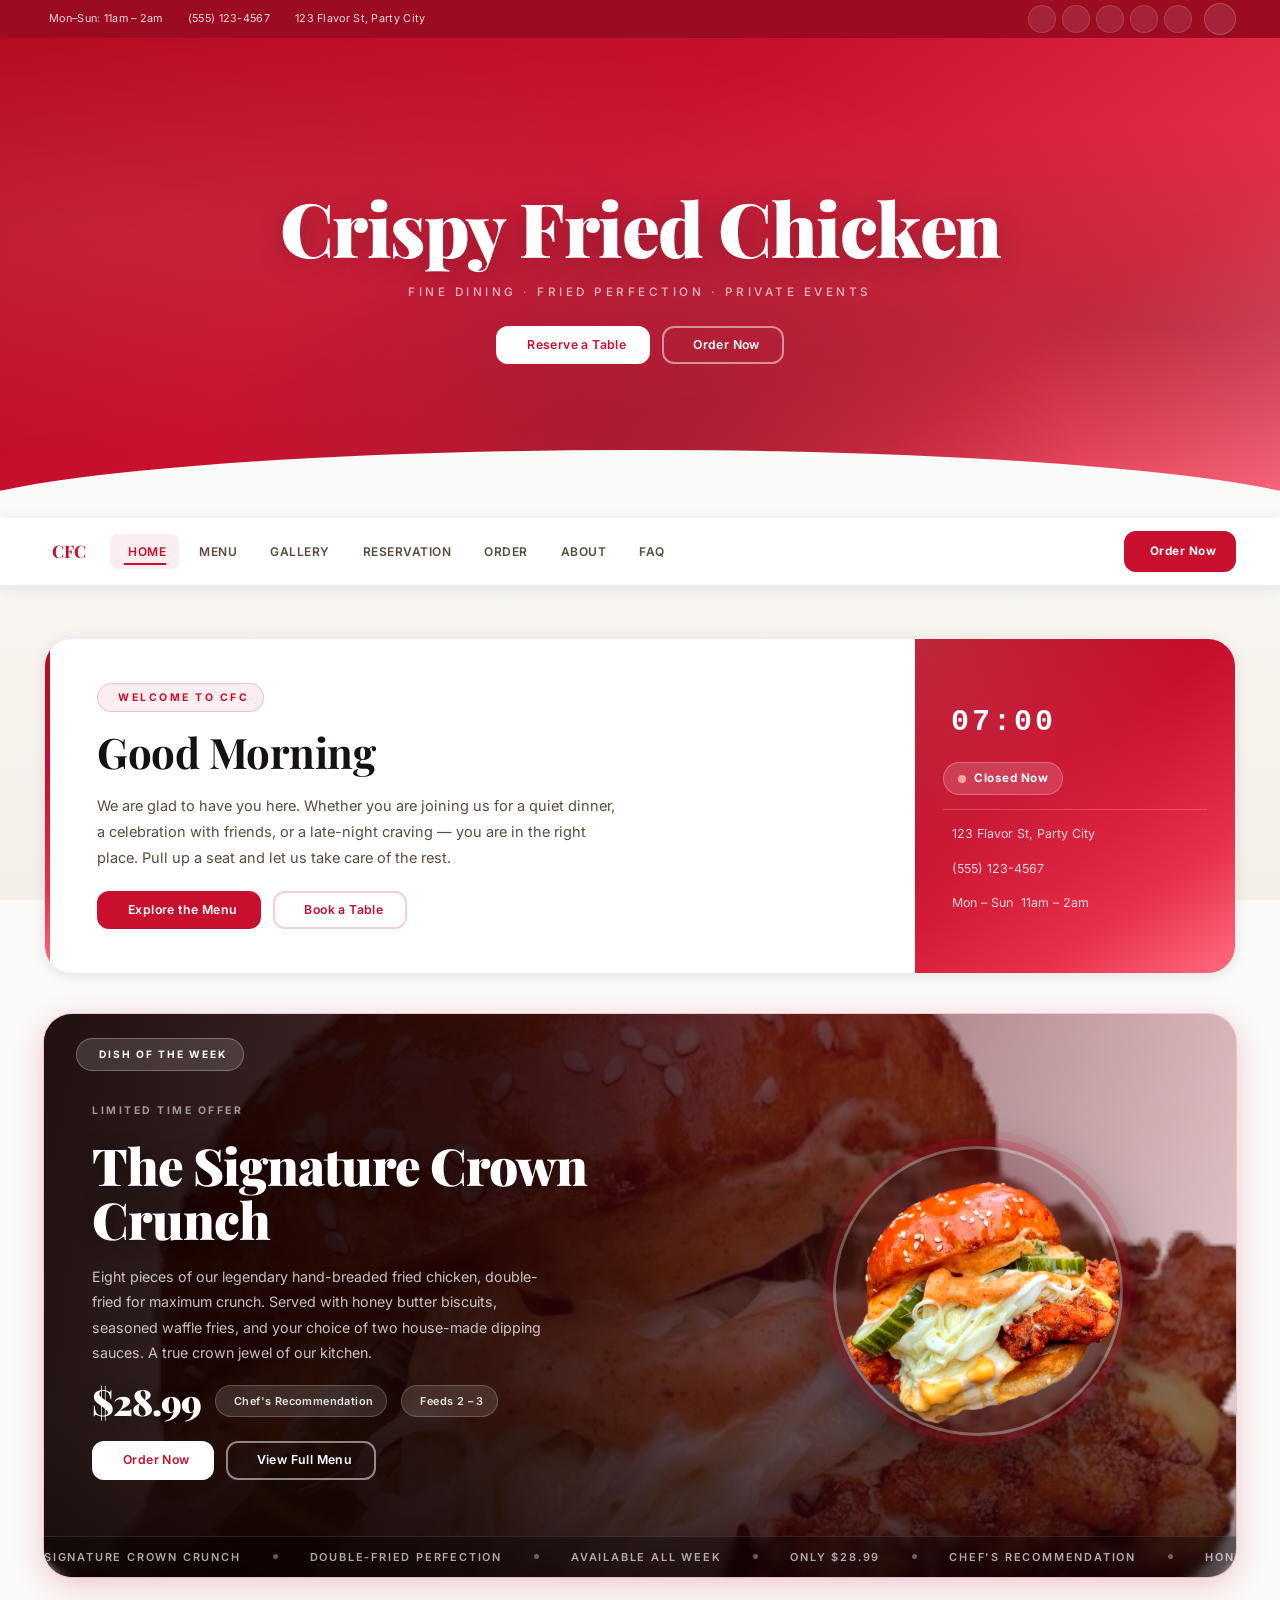
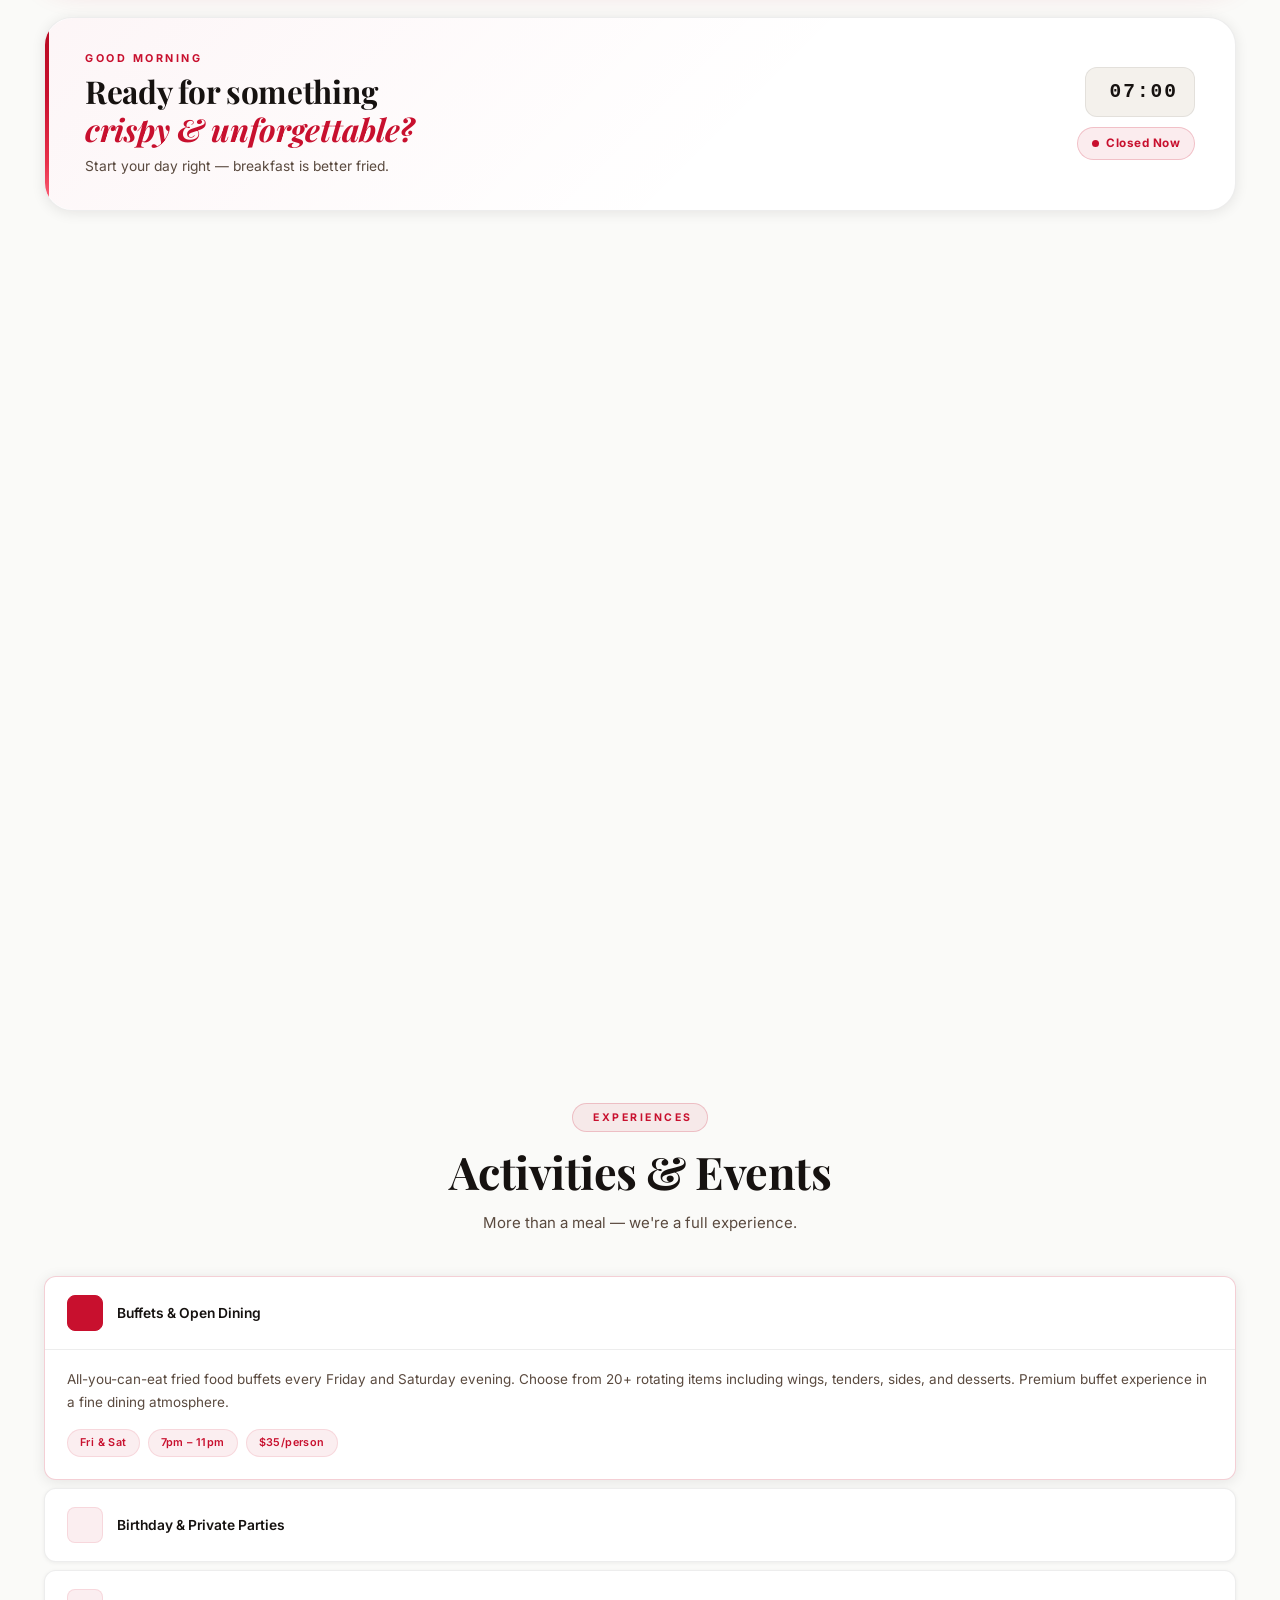
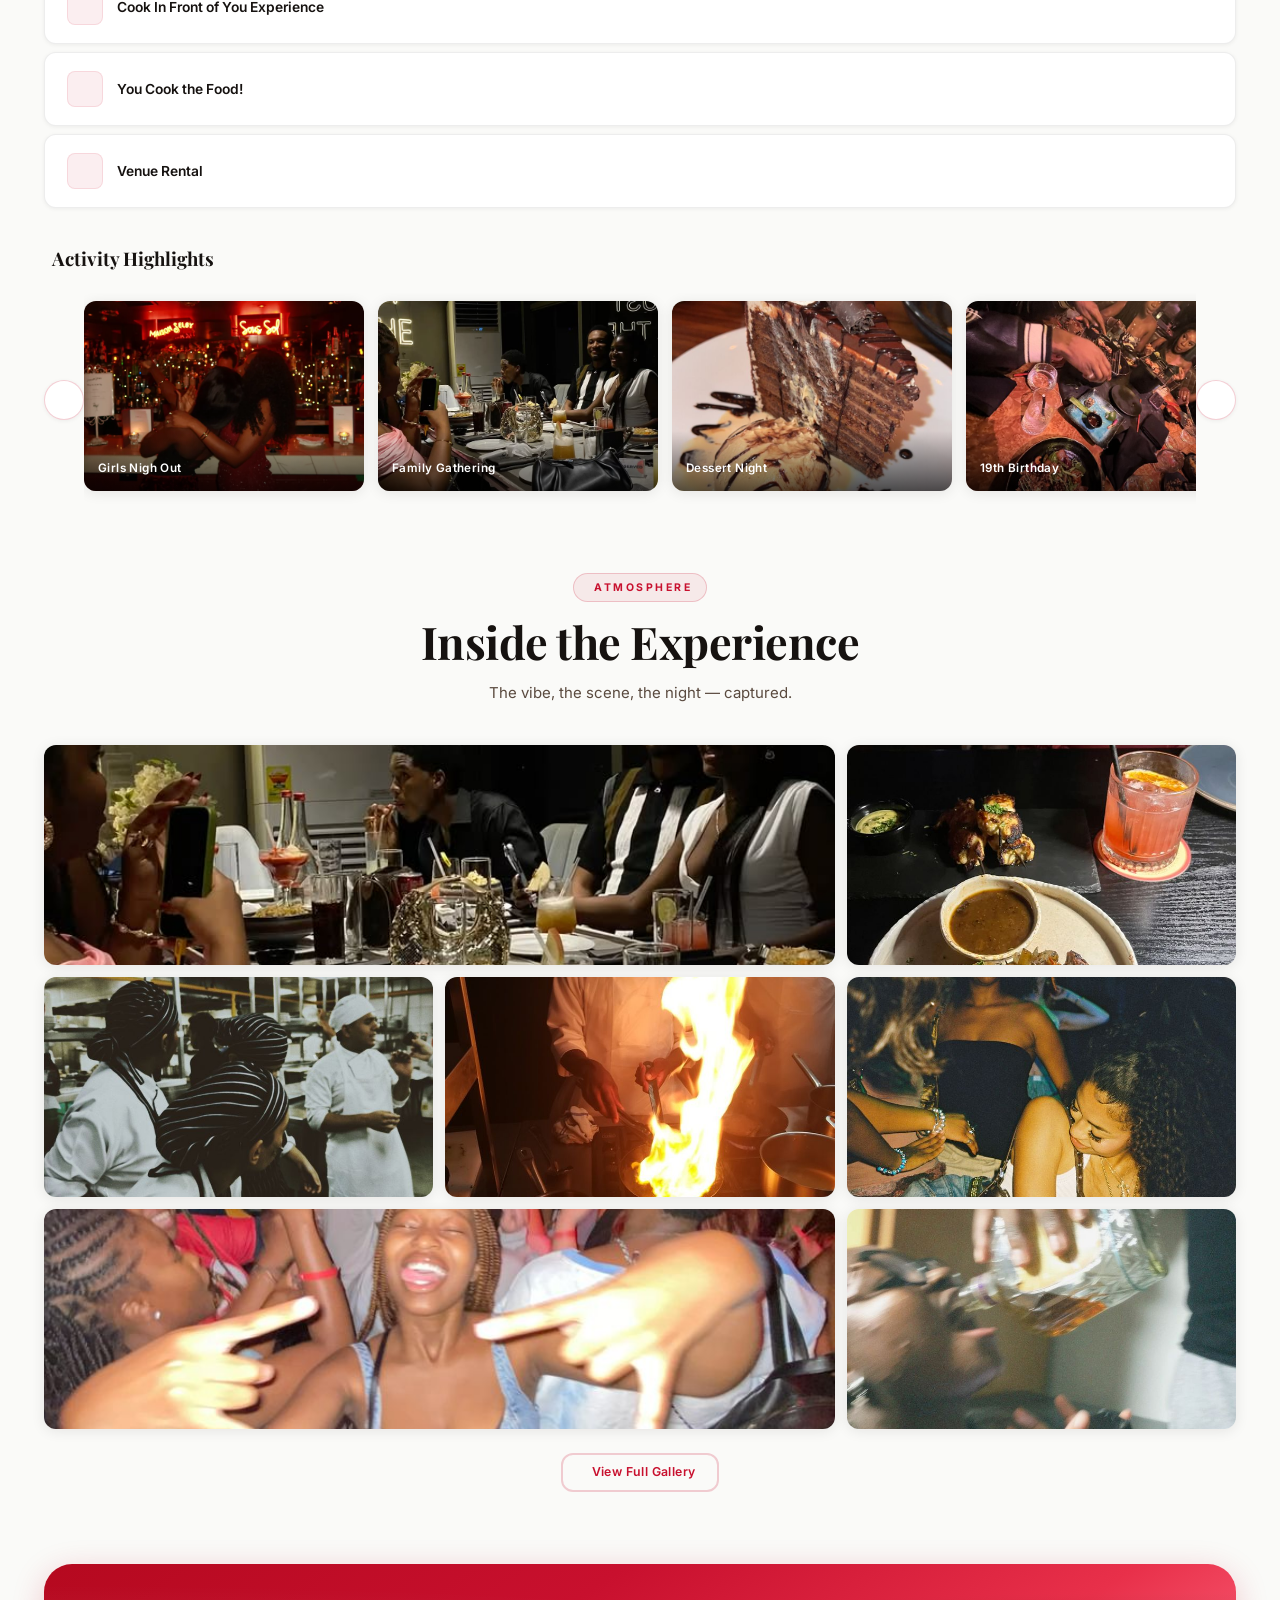
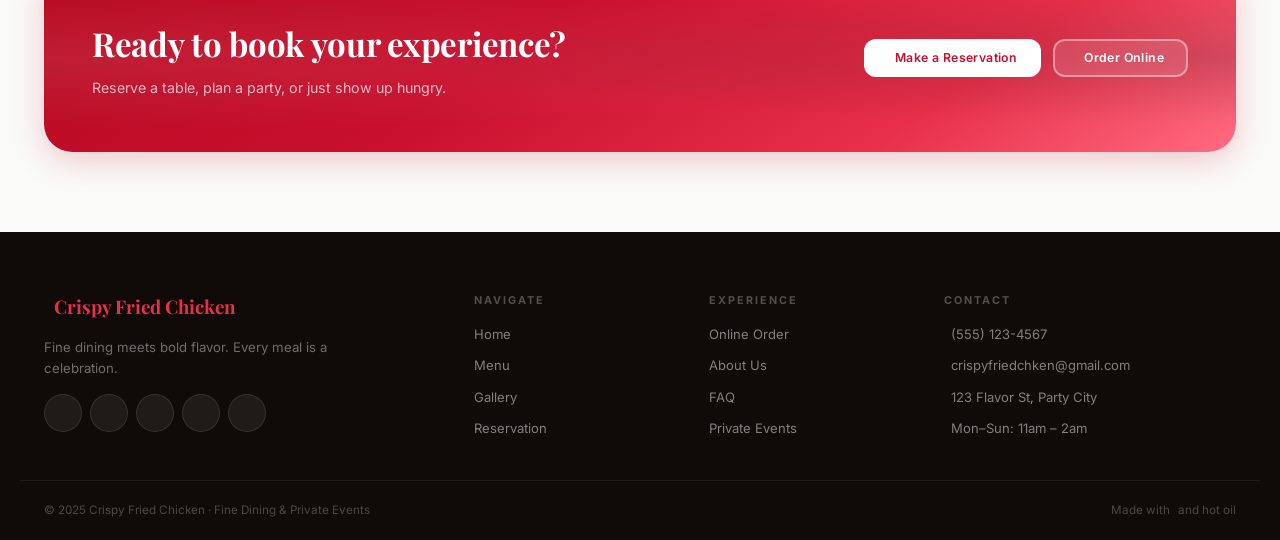
==== index.html @ f00e346f "Add files via upload" ====
<!doctype html>
<html lang="en" data-theme="light">
<head>
  <meta charset="UTF-8">
  <meta name="viewport" content="width=device-width, initial-scale=1.0">
  <link rel="icon" type="image/svg+xml" href="flame.svg">
  <meta http-equiv="X-UA-Compatible" content="ie=edge">
  <title>Crispy Fried Chicken</title>
  <!--<link rel="stylesheet" href="css/home.css">-->
  <link rel="stylesheet" href="css/main-style.css">
  <link rel="preconnect" href="https://fonts.googleapis.com">
  <link rel="preconnect" href="https://fonts.gstatic.com" crossorigin>
  <link href="https://fonts.googleapis.com/css2?family=Playfair+Display:ital,wght@0,400;0,700;0,900;1,400&family=Inter:wght@300;400;500;600;700&display=swap" rel="stylesheet">
  <script type="module" src="https://unpkg.com/ionicons@7.1.0/dist/ionicons/ionicons.esm.js"></script>
  <script nomodule src="https://unpkg.com/ionicons@7.1.0/dist/ionicons/ionicons.js"></script>
</head>
<body>

  <!-- UTILITY BAR -->
  <div class="utility-bar">
    <div class="utility-bar-inner">
      <div class="utility-left">
        <span class="utility-tag">
          <ion-icon name="time-outline"></ion-icon>
          Mon–Sun: 11am – 2am
        </span>
        <span class="utility-tag">
          <ion-icon name="call-outline"></ion-icon>
          (555) 123-4567
        </span>
        <span class="utility-tag">
          <ion-icon name="location-outline"></ion-icon>
          123 Flavor St, Party City
        </span>
      </div>
      <div class="utility-right">
        <a href="#" class="social-link" aria-label="Instagram">
          <ion-icon name="logo-instagram"></ion-icon>
        </a>
        <a href="#" class="social-link" aria-label="TikTok">
          <ion-icon name="logo-tiktok"></ion-icon>
        </a>
        <a href="#" class="social-link" aria-label="Facebook">
          <ion-icon name="logo-facebook"></ion-icon>
        </a>
        <a href="#" class="social-link" aria-label="Twitter/X">
          <ion-icon name="logo-twitter"></ion-icon>
        </a>
        <a href="#" class="social-link" aria-label="YouTube">
          <ion-icon name="logo-youtube"></ion-icon>
        </a>
        <button class="theme-toggle" id="themeToggle" aria-label="Toggle dark mode">
          <ion-icon name="moon-outline" class="icon-moon"></ion-icon>
          <ion-icon name="sunny-outline" class="icon-sun"></ion-icon>
        </button>
      </div>
    </div>
  </div>

  <!-- HEADER / HERO -->
  <header id="home">
    <div class="header-inner">
      <div class="header-logo">
        <ion-icon name="flame"></ion-icon>
      </div>
      <h1>Crispy Fried Chicken</h1>
      <p class="header-sub">Fine Dining &middot; Fried Perfection &middot; Private Events</p>
      <div class="header-cta-row">
        <a href="reservation.html" class="btn btn-primary">
          <ion-icon name="calendar-outline"></ion-icon>
          Reserve a Table
        </a>
        <a href="order.html" class="btn btn-outline">
          <ion-icon name="bag-outline"></ion-icon>
          Order Now
        </a>
      </div>
    </div>
    <div class="header-scroll-hint">
      <ion-icon name="chevron-down-outline"></ion-icon>
    </div>
  </header>

  <!-- MAIN NAV -->
  <nav class="main-nav" id="mainNav">
    <div class="nav-inner">
      <a href="#home" class="nav-brand">
        <ion-icon name="flame"></ion-icon>
        CFC
      </a>

      <button class="nav-hamburger" id="navHamburger" aria-label="Open menu">
        <ion-icon name="menu-outline"></ion-icon>
      </button>

      <div class="nav-links" id="navLinks">
        <a href="#home" class="nav-link active">
          <ion-icon name="home-outline"></ion-icon>
          Home
        </a>
        <a href="menu.html" class="nav-link">
          <ion-icon name="restaurant-outline"></ion-icon>
          Menu
        </a>
        <a href="gallery.html" class="nav-link">
          <ion-icon name="images-outline"></ion-icon>
          Gallery
        </a>
        <a href="reservation.html" class="nav-link">
          <ion-icon name="calendar-outline"></ion-icon>
          Reservation
        </a>
        <a href="order.html" class="nav-link">
          <ion-icon name="bag-outline"></ion-icon>
          Order
        </a>
        <a href="about.html" class="nav-link">
          <ion-icon name="people-outline"></ion-icon>
          About
        </a>
        <a href="faq.html" class="nav-link">
          <ion-icon name="help-circle-outline"></ion-icon>
          FAQ
        </a>
      </div>

      <a href="order.html" class="nav-cta">
        <ion-icon name="bag-outline"></ion-icon>
        Order Now
      </a>
    </div>
  </nav>

  <!-- MAIN CONTENT -->
  <main class="home" id="homeMain">

    <!-- WELCOME MESSAGE -->
    <section class="welcome-section" id="welcomeSection">
      <div class="welcome-inner">
        <div class="welcome-text-block">
          <span class="welcome-eyebrow">
            <ion-icon name="flame-outline"></ion-icon>
            Welcome to CFC
          </span>
          <h2 class="welcome-heading" id="welcomeHeading">Good Evening</h2>
          <p class="welcome-body" id="welcomeBody">
            We are glad to have you here. Whether you are joining us for a quiet dinner,
            a celebration with friends, or a late-night craving — you are in the right place.
            Pull up a seat and let us take care of the rest.
          </p>
          <div class="welcome-actions">
            <a href="menu.html" class="btn btn-red">
              <ion-icon name="restaurant-outline"></ion-icon>
              Explore the Menu
            </a>
            <a href="reservation.html" class="btn btn-outline-dark">
              <ion-icon name="calendar-outline"></ion-icon>
              Book a Table
            </a>
          </div>
        </div>
        <div class="welcome-info-panel">
          <div class="wip-clock">
            <ion-icon name="time-outline"></ion-icon>
            <span id="liveClock">00:00</span>
          </div>
          <div class="wip-status" id="statusBadge">
            <span class="status-dot"></span>
            <span id="statusText">Open Now</span>
          </div>
          <div class="wip-divider"></div>
          <div class="wip-row">
            <ion-icon name="location-outline"></ion-icon>
            <span>123 Flavor St, Party City</span>
          </div>
          <div class="wip-row">
            <ion-icon name="call-outline"></ion-icon>
            <span>(555) 123-4567</span>
          </div>
          <div class="wip-row">
            <ion-icon name="time-outline"></ion-icon>
            <span>Mon – Sun &nbsp;11am – 2am</span>
          </div>
        </div>
      </div>
    </section>

<!-- FEATURED MEAL BANNER -->
<section class="featured-banner-section">
  <div class="featured-banner">

    <!-- Full bleed background image -->
    <div class="featured-banner-bg">
      <img src="media/food/burgers/item1.png" alt="" aria-hidden="true" class="featured-banner-bgimg">
      <div class="featured-banner-bg-overlay"></div>
    </div>

    <div class="featured-banner-badge">
      <ion-icon name="star"></ion-icon>
      Dish of the Week
    </div>

    <div class="featured-banner-content">
      <div class="featured-banner-text">
        <span class="featured-banner-label">Limited Time Offer</span>
        <h2 class="featured-banner-title">The Signature Crown Crunch</h2>
        <p class="featured-banner-desc">
          Eight pieces of our legendary hand-breaded fried chicken, double-fried for maximum
          crunch. Served with honey butter biscuits, seasoned waffle fries, and your choice of
          two house-made dipping sauces. A true crown jewel of our kitchen.
        </p>
        <div class="featured-banner-meta">
          <span class="featured-banner-price">$28.99</span>
          <span class="featured-banner-tag">
            <ion-icon name="flame-outline"></ion-icon>
            Chef's Recommendation
          </span>
          <span class="featured-banner-tag">
            <ion-icon name="people-outline"></ion-icon>
            Feeds 2 – 3
          </span>
        </div>
        <div class="featured-banner-actions">
          <a href="order.html" class="btn btn-primary">
            <ion-icon name="bag-outline"></ion-icon>
            Order Now
          </a>
          <a href="menu.html" class="btn btn-outline">
            <ion-icon name="restaurant-outline"></ion-icon>
            View Full Menu
          </a>
        </div>
      </div>

      <div class="featured-banner-image-wrap">
        <div class="featured-banner-glow"></div>
        <div class="featured-banner-img-ring">
          <img src="media/food/burgers/item1.png" alt="The Signature Crown Crunch" class="featured-banner-img">
        </div>
      </div>
    </div>

    <!-- Ticker -->
    <div class="featured-ticker-wrap">
      <div class="featured-ticker" id="featuredTicker">
        <span>Signature Crown Crunch</span>
        <span class="ticker-dot"></span>
        <span>Double-Fried Perfection</span>
        <span class="ticker-dot"></span>
        <span>Available All Week</span>
        <span class="ticker-dot"></span>
        <span>Only $28.99</span>
        <span class="ticker-dot"></span>
        <span>Chef's Recommendation</span>
        <span class="ticker-dot"></span>
        <span>Honey Butter Biscuits Included</span>
        <span class="ticker-dot"></span>
        <span>Signature Crown Crunch</span>
        <span class="ticker-dot"></span>
        <span>Double-Fried Perfection</span>
        <span class="ticker-dot"></span>
        <span>Available All Week</span>
        <span class="ticker-dot"></span>
        <span>Only $28.99</span>
        <span class="ticker-dot"></span>
        <span>Chef's Recommendation</span>
        <span class="ticker-dot"></span>
        <span>Honey Butter Biscuits Included</span>
        <span class="ticker-dot"></span>
      </div>
    </div>

  </div>
</section>
    <!-- GREETING / TIME SECTION -->
    <section class="greeting-section">
      <div class="greeting-inner">
        <div class="greeting-text">
          <span class="greeting-label" id="greetingLabel">Good Evening</span>
          <h2 class="greeting-headline">
            Ready for something<br>
            <em>crispy &amp; unforgettable?</em>
          </h2>
          <p class="greeting-sub" id="greetingSub">
            Tonight's the perfect night to treat yourself.
          </p>
        </div>
        <div class="greeting-badges">
          <div class="time-badge">
            <ion-icon name="time-outline"></ion-icon>
            <span id="liveClockGreet">00:00</span>
          </div>
          <div class="status-badge open" id="statusBadge2">
            <span class="status-dot"></span>
            Open Now
          </div>
        </div>
      </div>
    </section>

    <!-- FEATURED ITEMS -->
    <section class="section">
      <div class="section-header">
        <div class="section-label">
          <ion-icon name="star-outline"></ion-icon>
          Featured
        </div>
        <h2 class="section-title">Our Signatures</h2>
        <p class="section-desc">Hand-crafted recipes passed down through generations. Every bite tells a story.</p>
      </div>

      <div class="food-items-track-wrap">
        <button class="scroll-arrow left" data-target="foodItemsTrack" aria-label="Scroll left">
          <ion-icon name="chevron-back-outline"></ion-icon>
        </button>
        <div class="food-items-track" id="foodItemsTrack">
          <div class="food-item-card">
            <div class="food-item-img-wrap">
              <img src="media/food/burgers/SignatureCrispy.png" alt="Signature Crispy Chicken">
            </div>
            <div class="food-item-info">
              <h4>Signature Crispy</h4>
              <p>Golden fried, seasoned to perfection</p>
              <span class="food-price">$14.99</span>
            </div>
          </div>
          <div class="food-item-card">
            <div class="food-item-img-wrap">
              <img src="media/food/burgers/SpicyFireBun.png" alt="Spicy Fire Bun">
            </div>
            <div class="food-item-info">
              <h4>Spicy Fire Bun</h4>
              <p>Blazing heat with smoky undertones</p>
              <span class="food-price">$12.99</span>
            </div>
          </div>
          <div class="food-item-card">
            <div class="food-item-img-wrap">
              <img src="media/food/burgers/DuoPlatter.png" alt="Duo Platter">
            </div>
            <div class="food-item-info">
              <h4>Duo Platter</h4>
              <p>Feeds 2–4, perfect for sharing</p>
              <span class="food-price">$29.99</span>
            </div>
          </div>
          <div class="food-item-card">
            <div class="food-item-img-wrap">
              <img src="media/food/burgers/HoneyGlazedTenders.png" alt="Honey Glazed Tenders">
            </div>
            <div class="food-item-info">
              <h4>Honey Glazed Tenders</h4>
              <p>Sweet meets crispy in every strip</p>
              <span class="food-price">$11.99</span>
            </div>
          </div>
          <div class="food-item-card">
            <div class="food-item-img-wrap">
              <img src="media/food/burgers/GrandCombo.png" alt="Classic Combo">
            </div>
            <div class="food-item-info">
              <h4>Grand Combo</h4>
              <p>16 pieces + Extra Large Fries</p>
              <span class="food-price">$13.99</span>
            </div>
          </div>
        </div>
        <button class="scroll-arrow right" data-target="foodItemsTrack" aria-label="Scroll right">
          <ion-icon name="chevron-forward-outline"></ion-icon>
        </button>
      </div>
    </section>

    <!-- STATS ROW -->
    <section class="stats-section">
      <div class="stats-inner">
        <div class="stat-item">
          <span class="stat-num">12+</span>
          <span class="stat-label">Years Serving</span>
        </div>
        <div class="stat-divider"></div>
        <div class="stat-item">
          <span class="stat-num">50K+</span>
          <span class="stat-label">Happy Guests</span>
        </div>
        <div class="stat-divider"></div>
        <div class="stat-item">
          <span class="stat-num">200+</span>
          <span class="stat-label">Events Hosted</span>
        </div>
        <div class="stat-divider"></div>
        <div class="stat-item">
          <span class="stat-num">30+</span>
          <span class="stat-label">Menu Items</span>
        </div>
      </div>
    </section>

    <!-- ACTIVITIES -->
    <section class="section">
      <div class="section-header">
        <div class="section-label">
          <ion-icon name="sparkles-outline"></ion-icon>
          Experiences
        </div>
        <h2 class="section-title">Activities &amp; Events</h2>
        <p class="section-desc">More than a meal — we're a full experience.</p>
      </div>

      <div class="collapsible-group">

        <div class="collapsible">
          <button class="collapsible-trigger" aria-expanded="true">
            <span class="collapse-icon-wrap">
              <ion-icon name="pizza-outline"></ion-icon>
            </span>
            <span>Buffets &amp; Open Dining</span>
            <ion-icon name="chevron-down-outline" class="collapse-chevron"></ion-icon>
          </button>
          <div class="collapsible-body open">
            <div class="collapse-content">
              <p>All-you-can-eat fried food buffets every Friday and Saturday evening. Choose from 20+ rotating items including wings, tenders, sides, and desserts. Premium buffet experience in a fine dining atmosphere.</p>
              <div class="collapse-tags">
                <span class="ctag">Fri &amp; Sat</span>
                <span class="ctag">7pm – 11pm</span>
                <span class="ctag">$35/person</span>
              </div>
            </div>
          </div>
        </div>

        <div class="collapsible">
          <button class="collapsible-trigger" aria-expanded="false">
            <span class="collapse-icon-wrap">
              <ion-icon name="balloon-outline"></ion-icon>
            </span>
            <span>Birthday &amp; Private Parties</span>
            <ion-icon name="chevron-down-outline" class="collapse-chevron"></ion-icon>
          </button>
          <div class="collapsible-body">
            <div class="collapse-content">
              <p>Rent out our private dining room or the full venue for birthdays, anniversaries, graduations, and more. Custom menus, decorations coordination, DJ packages, and dedicated event staff included.</p>
              <div class="collapse-tags">
                <span class="ctag">Up to 200 guests</span>
                <span class="ctag">Custom Menu</span>
                <span class="ctag">DJ Available</span>
              </div>
            </div>
          </div>
        </div>

        <div class="collapsible">
          <button class="collapsible-trigger" aria-expanded="false">
            <span class="collapse-icon-wrap">
              <ion-icon name="flame-outline"></ion-icon>
            </span>
            <span>Cook In Front of You Experience</span>
            <ion-icon name="chevron-down-outline" class="collapse-chevron"></ion-icon>
          </button>
          <div class="collapsible-body">
            <div class="collapse-content">
              <p>Watch our chefs fry your meal tableside on live cooking stations. Interactive, theatrical, and delicious. Available for groups of 4 or more with advance reservation.</p>
              <div class="collapse-tags">
                <span class="ctag">Groups 4+</span>
                <span class="ctag">Reservation Required</span>
                <span class="ctag">Thur–Sun</span>
              </div>
            </div>
          </div>
        </div>

        <div class="collapsible">
          <button class="collapsible-trigger" aria-expanded="false">
            <span class="collapse-icon-wrap">
              <ion-icon name="hand-right-outline"></ion-icon>
            </span>
            <span>You Cook the Food!</span>
            <ion-icon name="chevron-down-outline" class="collapse-chevron"></ion-icon>
          </button>
          <div class="collapsible-body">
            <div class="collapse-content">
              <p>Our most popular activity. Get suited up in chef gear and fry your own meal under the guidance of our head chef. Great for team buildings, dates, and family outings. Safety equipment provided.</p>
              <div class="collapse-tags">
                <span class="ctag">All Ages</span>
                <span class="ctag">Chef Guided</span>
                <span class="ctag">$25/person</span>
              </div>
            </div>
          </div>
        </div>

        <div class="collapsible">
          <button class="collapsible-trigger" aria-expanded="false">
            <span class="collapse-icon-wrap">
              <ion-icon name="business-outline"></ion-icon>
            </span>
            <span>Venue Rental</span>
            <ion-icon name="chevron-down-outline" class="collapse-chevron"></ion-icon>
          </button>
          <div class="collapsible-body">
            <div class="collapse-content">
              <p>Full venue rental available for corporate events, celebrations, and nightlife. Full bar service, lighting rigs, sound system, and catering packages available. Contact us for custom quotes.</p>
              <div class="collapse-tags">
                <span class="ctag">Full Bar</span>
                <span class="ctag">Sound System</span>
                <span class="ctag">Custom Quote</span>
              </div>
            </div>
          </div>
        </div>

      </div>

      <!-- Activity Carousel -->
      <div class="carousel-wrap" style="margin-top:36px;">
        <div class="carousel-header">
          <h3 class="carousel-title">
            <ion-icon name="images-outline"></ion-icon>
            Activity Highlights
          </h3>
        </div>
        <div class="food-carousel-wrap">
          <button class="scroll-arrow left" data-target="actCarousel" aria-label="Scroll left">
            <ion-icon name="chevron-back-outline"></ion-icon>
          </button>
          <div class="food-carousel" id="actCarousel">
            <div class="carousel-card">
              <img src="media/events/BestFriends.webp" alt="Girls Night Out">
              <div class="carousel-card-label">Girls Nigh Out</div>
            </div>
            <div class="carousel-card">
              <img src="media/events/FamilyGathering.jpg" alt="Family gathering">
              <div class="carousel-card-label">Family Gathering</div>
            </div>
            <div class="carousel-card">
              <img src="media/events/DessertNight.jpg" alt="Dessert night">
              <div class="carousel-card-label">Dessert Night</div>
            </div>
            <div class="carousel-card">
              <img src="media/events/19thBirthday.jpg" alt="19th birthday">
              <div class="carousel-card-label">19th Birthday</div>
            </div>
            <div class="carousel-card">
              <img src="media/events/PartyNight.webp" alt="Party Night">
              <div class="carousel-card-label">Party Night</div>
            </div>
            <div class="carousel-card">
              <img src="media/events/AfterParty.webp" alt="Party vibes">
              <div class="carousel-card-label">Party Vibes</div>
            </div>
          </div>
          <button class="scroll-arrow right" data-target="actCarousel" aria-label="Scroll right">
            <ion-icon name="chevron-forward-outline"></ion-icon>
          </button>
        </div>
      </div>
    </section>

    <!-- GALLERY -->
    <section class="section gallery-section">
      <div class="section-header">
        <div class="section-label">
          <ion-icon name="camera-outline"></ion-icon>
          Atmosphere
        </div>
        <h2 class="section-title">Inside the Experience</h2>
        <p class="section-desc">The vibe, the scene, the night — captured.</p>
      </div>

      <div class="gallery-grid" id="galleryGrid">
        <div class="gallery-item large">
          <img src="media/events/FamilyGathering.jpg" alt="Family Gathering">
          <div class="gallery-overlay">
            <ion-icon name="expand-outline"></ion-icon>
            <span>Family Gathering</span>
          </div>
        </div>
        <div class="gallery-item">
          <img src="media/events/DateNight.jpg" alt="Fine dining">
          <div class="gallery-overlay">
            <ion-icon name="expand-outline"></ion-icon>
            <span>Fine Dining</span>
          </div>
        </div>
        <div class="gallery-item">
          <img src="media/location/kitchen.jpg" alt="Kitchen action 1">
          <div class="gallery-overlay">
            <ion-icon name="expand-outline"></ion-icon>
            <span>Kitchen Action</span>
          </div>
        </div>
        <div class="gallery-item">
          <img src="media/location/kitchen2.jpg" alt="Kitchen action 2">
          <div class="gallery-overlay">
            <ion-icon name="expand-outline"></ion-icon>
            <span>Heat In The Kitchen</span>
          </div>
        </div>
        <div class="gallery-item">
          <img src="media/events/club.jpg" alt="Club night">
          <div class="gallery-overlay">
            <ion-icon name="expand-outline"></ion-icon>
            <span>Club Night</span>
          </div>
        </div>
        <div class="gallery-item large">
          <img src="media/events/club1.jpg" alt="Party atmosphere">
          <div class="gallery-overlay">
            <ion-icon name="expand-outline"></ion-icon>
            <span>Party Atmosphere</span>
          </div>
        </div>
        <div class="gallery-item">
          <img src="media/events/club2.jpg" alt="Dance floor">
          <div class="gallery-overlay">
            <ion-icon name="expand-outline"></ion-icon>
            <span>Dance Floor</span>
          </div>
        </div>
      </div>

      <div class="gallery-cta">
        <a href="gallery.html" class="btn btn-outline-dark">
          <ion-icon name="images-outline"></ion-icon>
          View Full Gallery
        </a>
      </div>
    </section>

    <!-- LIGHTBOX -->
    <div class="lightbox" id="lightbox">
      <button class="lightbox-close" id="lightboxClose">
        <ion-icon name="close-outline"></ion-icon>
      </button>
      <img src="" alt="" id="lightboxImg">
      <p id="lightboxCaption"></p>
    </div>

    <!-- CTA BANNER -->
    <section class="cta-banner">
      <div class="cta-inner">
        <div class="cta-text">
          <h2>Ready to book your experience?</h2>
          <p>Reserve a table, plan a party, or just show up hungry.</p>
        </div>
        <div class="cta-buttons">
          <a href="reservation.html" class="btn btn-primary">
            <ion-icon name="calendar-outline"></ion-icon>
            Make a Reservation
          </a>
          <a href="order.html" class="btn btn-white">
            <ion-icon name="bag-outline"></ion-icon>
            Order Online
          </a>
        </div>
      </div>
    </section>

  </main>

  <!-- FOOTER -- Duplicate content across pages  only insta was made-->
  <footer class="site-footer">
    <div class="footer-inner">
      <div class="footer-brand">
        <div class="footer-logo">
          <ion-icon name="flame"></ion-icon>
          <span>Crispy Fried Chicken</span>
        </div>
        <p>Fine dining meets bold flavor. Every meal is a celebration.</p>
        <div class="footer-socials">
          <a href="https://www.instagram.com/crispyfriedchken/" class="social-link" target="_blank" aria-label="Instagram">
            <ion-icon name="logo-instagram"></ion-icon>
          </a>
          <a href="https://www.tiktok.com/@crispyfriedchken" class="social-link" target="_blank" aria-label="TikTok">
            <ion-icon name="logo-tiktok"></ion-icon>
          </a>
          <a href="https://www.facebook.com/crispyfriedchken" class="social-link" target="_blank" aria-label="Facebook">
            <ion-icon name="logo-facebook"></ion-icon>
          </a>
          <a href="https://twitter.com/crispyfriedchken" class="social-link" target="_blank" aria-label="Twitter">
            <ion-icon name="logo-twitter"></ion-icon>
          </a>
          <a href="https://www.youtube.com/crispyfriedchken" class="social-link" target="_blank" aria-label="YouTube">
            <ion-icon name="logo-youtube"></ion-icon>
          </a>
        </div>
      </div>

      <div class="footer-links-group">
        <h4>Navigate</h4>
        <a href="#home">Home</a>
        <a href="menu.html">Menu</a>
        <a href="gallery.html">Gallery</a>
        <a href="reservation.html">Reservation</a>
      </div>

      <div class="footer-links-group">
        <h4>Experience</h4>
        <a href="order.html">Online Order</a>
        <a href="about.html">About Us</a>
        <a href="faq.html">FAQ</a>
        <a href="reservation.html">Private Events</a>
      </div>

      <div class="footer-links-group">
        <h4>Contact</h4>
        <a href="tel:5551234567">
          <ion-icon name="call-outline"></ion-icon>
          (555) 123-4567
        </a>
        <a href="mailto:crispyfriedchken@gmail.com">
          <ion-icon name="mail-outline"></ion-icon>
          crispyfriedchken@gmail.com
        </a>
        <a href="https://www.google.com/maps/dir/?api=1&destination=123+Flavor+St,+Party+City" target="_blank">
          <ion-icon name="location-outline"></ion-icon>
          123 Flavor St, Party City
        </a>
        <a href="#">
          <ion-icon name="time-outline"></ion-icon>
          Mon–Sun: 11am – 2am
        </a>
      </div>
    </div>

    <div class="footer-bottom">
      <p>&#169; 2025 Crispy Fried Chicken &middot; Fine Dining &amp; Private Events</p>
      <p>Made with <ion-icon name="heart" style="color:var(--red)"></ion-icon> and hot oil</p>
    </div>
  </footer>

  <script src="js/script.js"></script>
</body>
</html>
---- css/main-style.css ----
/* ============================================================
   CRISPY FRIED CHICKEN — home.css
   White & Red · Fine Dining · Party Venue
   ============================================================ */

@import url('https://fonts.googleapis.com/css2?family=Playfair+Display:ital,wght@0,400;0,700;0,900;1,400&family=Inter:wght@300;400;500;600;700&display=swap');

/* ══ TOKENS ═══════════════════════════════════════════════ */
:root {
  --red:        #C8102E;
  --red-dark:   #9B0B22;
  --red-light:  #E8304A;
  --red-xlight: #FF6B81;
  --red-glow:   rgba(200,16,46,0.18);
  --red-soft:   rgba(200,16,46,0.07);

  --bg:        #FAFAF8;
  --bg-2:      #FFFFFF;
  --bg-3:      #F4F1EC;
  --surface:   #FFFFFF;
  --surface-2: #F8F6F2;

  --text-1:   #161210;
  --text-2:   #5A4A3F;
  --text-3:   #9A8070;
  --text-inv: #FFFFFF;

  --border:         rgba(200,16,46,0.10);
  --border-2:       rgba(200,16,46,0.20);
  --border-neutral: rgba(0,0,0,0.07);

  --shadow-xs:  0 1px 4px rgba(20,10,5,0.06);
  --shadow-sm:  0 2px 14px rgba(20,10,5,0.09);
  --shadow-md:  0 8px 36px rgba(20,10,5,0.13);
  --shadow-lg:  0 20px 64px rgba(20,10,5,0.18);
  --shadow-red: 0 8px 32px rgba(200,16,46,0.22);

  --grad-hero:    linear-gradient(145deg,#B5091F 0%,#C8102E 40%,#E8304A 75%,#FF6B81 100%);
  --grad-body:    linear-gradient(180deg,#fff8f5 0%,#faf8f4 50%,#f4f0e8 100%);
  --grad-section: linear-gradient(135deg,rgba(200,16,46,0.04) 0%,rgba(255,255,255,0) 60%);

  --r-sm:  8px;
  --r:     12px;
  --r-lg:  20px;
  --r-xl:  28px;
  --r-2xl: 40px;

  --font-d: 'Playfair Display', Georgia, serif;
  --font-b: 'Inter', system-ui, sans-serif;

  --utility-h: 38px;
  --nav-h:     68px;
  --max-w:     1240px;

  --ease: cubic-bezier(.4,0,.2,1);
  --t:    .22s;
}

/* ── Dark mode ─────────────────────────────────────────── */
[data-theme="dark"] {
  --bg:        #100A08;
  --bg-2:      #1A110D;
  --bg-3:      #221610;
  --surface:   #1E1410;
  --surface-2: #271A14;

  --text-1:   #F5EDE8;
  --text-2:   #B09080;
  --text-3:   #705040;
  --text-inv: #F5EDE8;

  --border:         rgba(200,16,46,0.14);
  --border-2:       rgba(200,16,46,0.28);
  --border-neutral: rgba(255,255,255,0.06);

  --grad-body:    linear-gradient(180deg,#120C09 0%,#100A08 60%,#0E0806 100%);
  --grad-section: linear-gradient(135deg,rgba(200,16,46,0.07) 0%,transparent 60%);
  --shadow-md:    0 8px 36px rgba(0,0,0,0.45);
  --shadow-lg:    0 20px 64px rgba(0,0,0,0.55);
}

/* ══ RESET ════════════════════════════════════════════════ */
*, ::before, ::after { margin: 0; padding: 0; box-sizing: border-box; }

html { scroll-behavior: smooth; font-size: 15px; }

body {
  font-family: var(--font-b);
  background: var(--bg);
  background-image: var(--grad-body);
  background-attachment: fixed;
  color: var(--text-1);
  line-height: 1.65;
  -webkit-font-smoothing: antialiased;
  overflow-x: hidden;
  min-height: 100vh;
}

img { display: block; max-width: 100%; }
a   { text-decoration: none; color: inherit; }
ion-icon { vertical-align: middle; pointer-events: none; }

/* ══ UTILITY BAR ══════════════════════════════════════════ */
.utility-bar {
  background: var(--red-dark);
  height: var(--utility-h);
  display: flex;
  align-items: center;
  font-size: 0.72rem;
  color: rgba(255,255,255,0.85);
  position: relative;
  z-index: 1000;
}

.utility-bar-inner {
  max-width: var(--max-w);
  margin: 0 auto;
  padding: 0 24px;
  display: flex;
  align-items: center;
  justify-content: space-between;
  width: 100%;
  gap: 12px;
}

.utility-left {
  display: flex;
  align-items: center;
  gap: 20px;
  flex-wrap: wrap;
}

.utility-tag {
  display: flex;
  align-items: center;
  gap: 5px;
  white-space: nowrap;
  letter-spacing: .3px;
}

.utility-tag ion-icon { font-size: 13px; opacity: .8; }

.utility-right { display: flex; align-items: center; gap: 6px; }

/* Social links */
.social-link {
  width: 28px; height: 28px;
  border-radius: 50%;
  display: inline-flex;
  align-items: center;
  justify-content: center;
  color: rgba(255,255,255,0.75);
  background: rgba(255,255,255,0.10);
  font-size: 13px;
  transition: all var(--t) var(--ease);
  border: 1px solid rgba(255,255,255,0.12);
}

.social-link:hover {
  background: rgba(255,255,255,0.22);
  color: #fff;
  transform: translateY(-1px);
}

.site-footer .social-link {
  width: 38px; height: 38px;
  font-size: 17px;
  background: var(--red-soft);
  border-color: var(--border-2);
  color: var(--red);
}

.site-footer .social-link:hover {
  background: var(--red);
  color: #fff;
  border-color: var(--red);
}

/* Theme toggle */
.theme-toggle {
  width: 32px; height: 32px;
  border-radius: 50%;
  border: 1px solid rgba(255,255,255,0.18);
  background: rgba(255,255,255,0.10);
  color: rgba(255,255,255,0.85);
  display: flex;
  align-items: center;
  justify-content: center;
  cursor: pointer;
  font-size: 15px;
  transition: all var(--t) var(--ease);
  margin-left: 6px;
}

.theme-toggle:hover { background: rgba(255,255,255,0.22); color: #fff; }
.theme-toggle .icon-sun  { display: none; }
.theme-toggle .icon-moon { display: flex; }
[data-theme="dark"] .theme-toggle .icon-sun  { display: flex; }
[data-theme="dark"] .theme-toggle .icon-moon { display: none; }

/* ══ HEADER / HERO ════════════════════════════════════════ */
header {
  background: var(--grad-hero);
  min-height: 480px;
  display: flex;
  align-items: center;
  justify-content: center;
  flex-direction: column;
  text-align: center;
  position: relative;
  overflow: hidden;
  padding: 60px 24px 80px;
}

header::before {
  content: '';
  position: absolute;
  inset: 0;
  background:
    radial-gradient(ellipse at 10% 40%,rgba(255,255,255,0.09) 0%,transparent 55%),
    radial-gradient(ellipse at 90% 60%,rgba(0,0,0,0.18) 0%,transparent 50%),
    radial-gradient(ellipse at 50% 100%,rgba(0,0,0,0.25) 0%,transparent 50%);
  pointer-events: none;
}

header::after {
  content: '';
  position: absolute;
  bottom: -2px; left: 0; right: 0;
  height: 70px;
  background: var(--bg);
  clip-path: ellipse(55% 100% at 50% 100%);
}

.header-inner {
  position: relative;
  z-index: 2;
  display: flex;
  flex-direction: column;
  align-items: center;
  gap: 16px;
}

.header-logo {
  font-size: 3.5rem;
  color: rgba(255,255,255,0.9);
  filter: drop-shadow(0 4px 16px rgba(0,0,0,0.3));
  animation: floatLogo 3.5s ease-in-out infinite;
}

@keyframes floatLogo {
  0%,100% { transform: translateY(0); }
  50%     { transform: translateY(-8px); }
}

header h1 {
  font-family: var(--font-d);
  font-size: clamp(2.4rem,6vw,5rem);
  font-weight: 900;
  color: #fff;
  letter-spacing: -1.5px;
  line-height: 1.05;
  text-shadow: 0 4px 28px rgba(0,0,0,0.22);
}

.header-sub {
  font-size: 0.78rem;
  font-weight: 500;
  letter-spacing: 3.5px;
  text-transform: uppercase;
  color: rgba(255,255,255,0.68);
}

.header-cta-row {
  display: flex;
  gap: 12px;
  margin-top: 8px;
  flex-wrap: wrap;
  justify-content: center;
}

.header-scroll-hint {
  position: absolute;
  bottom: 80px; left: 50%;
  transform: translateX(-50%);
  color: rgba(255,255,255,0.45);
  font-size: 22px;
  animation: bounce 2s ease infinite;
  z-index: 2;
}

@keyframes bounce {
  0%,100% { transform: translateX(-50%) translateY(0); }
  50%     { transform: translateX(-50%) translateY(6px); }
}

/* ══ BUTTONS ══════════════════════════════════════════════ */
.btn {
  display: inline-flex;
  align-items: center;
  gap: 7px;
  font-family: var(--font-b);
  font-size: 0.82rem;
  font-weight: 600;
  letter-spacing: .4px;
  padding: 11px 22px;
  border-radius: var(--r);
  border: 2px solid transparent;
  cursor: pointer;
  transition: all var(--t) var(--ease);
  white-space: nowrap;
  line-height: 1;
}

.btn ion-icon { font-size: 16px; }

.btn-primary {
  background: #fff;
  border-color: #fff;
  color: var(--red);
}
.btn-primary:hover {
  background: transparent;
  color: #fff;
  box-shadow: 0 0 0 2px #fff;
}

.btn-outline {
  background: transparent;
  border-color: rgba(255,255,255,0.5);
  color: #fff;
}
.btn-outline:hover {
  background: rgba(255,255,255,0.12);
  border-color: #fff;
}

.btn-outline-dark {
  display: inline-flex;
  align-items: center;
  gap: 7px;
  font-family: var(--font-b);
  font-size: 0.82rem;
  font-weight: 600;
  letter-spacing: .4px;
  padding: 11px 22px;
  border-radius: var(--r);
  border: 2px solid var(--border-2);
  color: var(--red);
  background: transparent;
  cursor: pointer;
  transition: all var(--t) var(--ease);
  white-space: nowrap;
  line-height: 1;
}

.btn-outline-dark ion-icon { font-size: 16px; }

.btn-outline-dark:hover {
  background: var(--red);
  color: #fff;
  border-color: var(--red);
}

.btn-white {
  background: rgba(255,255,255,0.12);
  border-color: rgba(255,255,255,0.4);
  color: #fff;
}
.btn-white:hover {
  background: #fff;
  color: var(--red);
  border-color: #fff;
}

.btn-red {
  background: var(--red);
  border-color: var(--red);
  color: #fff;
}
.btn-red:hover {
  background: var(--red-dark);
  border-color: var(--red-dark);
  box-shadow: var(--shadow-red);
}

/* ══ MAIN NAV ═════════════════════════════════════════════ */
.main-nav {
  background: var(--surface);
  border-bottom: 1px solid var(--border-neutral);
  height: var(--nav-h);
  position: sticky;
  top: 0;
  z-index: 900;
  box-shadow: var(--shadow-sm);
  transition: background var(--t) var(--ease), box-shadow var(--t) var(--ease);
}

.nav-inner {
  max-width: var(--max-w);
  margin: 0 auto;
  padding: 0 24px;
  height: 100%;
  display: flex;
  align-items: center;
  gap: 8px;
}

.nav-brand {
  display: flex;
  align-items: center;
  gap: 8px;
  font-family: var(--font-d);
  font-size: 1.15rem;
  font-weight: 700;
  color: var(--red);
  margin-right: 16px;
  white-space: nowrap;
  flex-shrink: 0;
}

.nav-brand ion-icon { font-size: 22px; }

.nav-links {
  display: flex;
  align-items: center;
  gap: 2px;
  flex: 1;
  flex-wrap: nowrap;
  overflow-x: auto;
}

.nav-link {
  display: flex;
  align-items: center;
  gap: 5px;
  font-size: 0.8rem;
  font-weight: 600;
  letter-spacing: .5px;
  text-transform: uppercase;
  color: var(--text-2);
  padding: 8px 13px;
  border-radius: var(--r-sm);
  transition: all var(--t) var(--ease);
  white-space: nowrap;
  position: relative;
}

.nav-link ion-icon { font-size: 15px; opacity: .7; }

.nav-link::after {
  content: '';
  position: absolute;
  bottom: 4px; left: 50%;
  transform: translateX(-50%);
  width: 0; height: 2px;
  background: var(--red);
  border-radius: 2px;
  transition: width var(--t) var(--ease);
}

.nav-link:hover,
.nav-link.active { color: var(--red); background: var(--red-soft); }

.nav-link:hover::after,
.nav-link.active::after { width: calc(100% - 26px); }

.nav-cta {
  display: flex;
  align-items: center;
  gap: 6px;
  font-size: 0.78rem;
  font-weight: 700;
  letter-spacing: .5px;
  color: #fff;
  background: var(--red);
  padding: 9px 18px;
  border-radius: var(--r);
  border: 2px solid var(--red);
  transition: all var(--t) var(--ease);
  white-space: nowrap;
  margin-left: 8px;
  flex-shrink: 0;
}

.nav-cta:hover {
  background: var(--red-dark);
  border-color: var(--red-dark);
  box-shadow: var(--shadow-red);
}

.nav-hamburger {
  display: none;
  align-items: center;
  justify-content: center;
  width: 38px; height: 38px;
  border: 1px solid var(--border-neutral);
  background: transparent;
  border-radius: var(--r-sm);
  color: var(--text-1);
  font-size: 22px;
  cursor: pointer;
  margin-left: auto;
  transition: all var(--t) var(--ease);
}

.nav-hamburger:hover {
  background: var(--red-soft);
  color: var(--red);
  border-color: var(--border-2);
}

/* ══ HOME MAIN ════════════════════════════════════════════ */
.home {
  max-width: var(--max-w);
  margin: 0 auto;
  padding: 0 24px 80px;
}

/* ══ SECTIONS ═════════════════════════════════════════════ */
.section { padding: 64px 0 0; }

.section-header { text-align: center; margin-bottom: 40px; }

.section-label {
  display: inline-flex;
  align-items: center;
  gap: 6px;
  font-size: 0.7rem;
  font-weight: 700;
  letter-spacing: 2.5px;
  text-transform: uppercase;
  color: var(--red);
  background: var(--red-soft);
  border: 1px solid var(--border-2);
  padding: 5px 14px;
  border-radius: 100px;
  margin-bottom: 14px;
}

.section-label ion-icon { font-size: 13px; }

.section-title {
  font-family: var(--font-d);
  font-size: clamp(1.8rem,4vw,3rem);
  font-weight: 700;
  color: var(--text-1);
  letter-spacing: -.5px;
  line-height: 1.15;
  margin-bottom: 12px;
}

.section-desc {
  font-size: 1rem;
  color: var(--text-2);
  max-width: 540px;
  margin: 0 auto;
  line-height: 1.7;
}

/* ══ WELCOME SECTION ══════════════════════════════════════ */
.welcome-section { margin-top: 52px; }

.welcome-inner {
  display: grid;
  grid-template-columns: 1fr 320px;
  gap: 32px;
  background: var(--surface);
  border: 1px solid var(--border-neutral);
  border-radius: var(--r-xl);
  overflow: hidden;
  box-shadow: var(--shadow-sm);
  position: relative;
}

.welcome-inner::before {
  content: '';
  position: absolute;
  left: 0; top: 0; bottom: 0;
  width: 5px;
  background: var(--grad-hero);
  border-radius: 5px 0 0 5px;
}

.welcome-text-block {
  padding: 44px 44px 44px 52px;
  display: flex;
  flex-direction: column;
  gap: 16px;
}

.welcome-eyebrow {
  display: inline-flex;
  align-items: center;
  gap: 6px;
  font-size: 0.7rem;
  font-weight: 700;
  letter-spacing: 2.5px;
  text-transform: uppercase;
  color: var(--red);
  background: var(--red-soft);
  border: 1px solid var(--border-2);
  padding: 5px 14px;
  border-radius: 100px;
  width: fit-content;
}

.welcome-eyebrow ion-icon { font-size: 13px; }

.welcome-heading {
  font-family: var(--font-d);
  font-size: clamp(1.8rem,3.5vw,2.8rem);
  font-weight: 700;
  color: var(--text-1);
  letter-spacing: -.5px;
  line-height: 1.15;
}

.welcome-body {
  font-size: 0.97rem;
  color: var(--text-2);
  line-height: 1.8;
  max-width: 520px;
}

.welcome-actions {
  display: flex;
  gap: 12px;
  flex-wrap: wrap;
  margin-top: 4px;
}

.welcome-info-panel {
  background: var(--grad-hero);
  padding: 36px 28px;
  display: flex;
  flex-direction: column;
  gap: 14px;
  justify-content: center;
  position: relative;
  overflow: hidden;
}

.welcome-info-panel::before {
  content: '';
  position: absolute;
  inset: 0;
  background: radial-gradient(ellipse at 0% 0%,rgba(255,255,255,0.12) 0%,transparent 60%);
  pointer-events: none;
}

.wip-clock {
  display: flex;
  align-items: center;
  gap: 8px;
  font-family: 'Courier New', monospace;
  font-size: 2rem;
  font-weight: 700;
  color: #fff;
  letter-spacing: 3px;
  position: relative;
  z-index: 1;
}

.wip-clock ion-icon { font-size: 22px; opacity: .8; }

.wip-status {
  display: inline-flex;
  align-items: center;
  gap: 8px;
  background: rgba(255,255,255,0.15);
  border: 1px solid rgba(255,255,255,0.25);
  border-radius: 100px;
  padding: 6px 14px;
  font-size: 0.78rem;
  font-weight: 700;
  color: #fff;
  letter-spacing: .5px;
  width: fit-content;
  position: relative;
  z-index: 1;
}

.wip-status .status-dot {
  width: 8px; height: 8px;
  border-radius: 50%;
  background: #4ade80;
  animation: blink 1.8s ease infinite;
}

.wip-status.closed .status-dot { background: #fca5a5; animation: none; }

.wip-divider {
  width: 100%;
  height: 1px;
  background: rgba(255,255,255,0.2);
  position: relative;
  z-index: 1;
}

.wip-row {
  display: flex;
  align-items: center;
  gap: 9px;
  font-size: 0.83rem;
  color: rgba(255,255,255,0.82);
  position: relative;
  z-index: 1;
}

.wip-row ion-icon {
  font-size: 16px;
  color: rgba(255,255,255,0.6);
  flex-shrink: 0;
}

/* ══ FEATURED MEAL BANNER ═════════════════════════════════ */
.featured-banner-section { margin-top: 40px; }

.featured-banner {
  border-radius: var(--r-xl);
  position: relative;
  overflow: hidden;
  box-shadow: var(--shadow-red), 0 0 0 1px rgba(200,16,46,0.15);
  /* Min height so the bg image has room */
  min-height: 420px;
  display: flex;
  flex-direction: column;
}

/* ── Full bleed background image ───────────────────────── */
.featured-banner-bg {
  position: absolute;
  inset: 0;
  z-index: 0;
}

.featured-banner-bgimg {
  width: 100%;
  height: 100%;
  object-fit: cover;
  object-position: center 40%;
  /* Start a little desaturated so the overlay pops */
  filter: saturate(0.85) brightness(0.55);
  transform: scale(1.03);
  transition: transform 8s ease;
}

/* Subtle slow zoom on load */
.featured-banner:hover .featured-banner-bgimg {
  transform: scale(1.07);
}

/*
  Multi-layer overlay:
  1. Dark gradient from left (text side) — keeps text legible
  2. Red brand tint across the whole banner
  3. Vignette at the edges
*/
.featured-banner-bg-overlay {
  position: absolute;
  inset: 0;
  background:
    /* strong dark on the left where text lives */
    linear-gradient(
      to right,
      rgba(10, 2, 0, 0.88) 0%,
      rgba(10, 2, 0, 0.72) 35%,
      rgba(10, 2, 0, 0.35) 60%,
      rgba(10, 2, 0, 0.10) 100%
    ),
    /* red brand tint */
    linear-gradient(
      145deg,
      rgba(155, 11, 34, 0.55) 0%,
      rgba(200, 16, 46, 0.25) 50%,
      rgba(232, 48, 74, 0.08) 100%
    ),
    /* bottom vignette to ground the ticker */
    linear-gradient(
      to top,
      rgba(0,0,0,0.55) 0%,
      transparent 28%
    );
}

/* Badge */
.featured-banner-badge {
  position: absolute;
  top: 24px;
  left: 32px;
  display: inline-flex;
  align-items: center;
  gap: 6px;
  background: rgba(255,255,255,0.14);
  border: 1px solid rgba(255,255,255,0.28);
  backdrop-filter: blur(10px);
  -webkit-backdrop-filter: blur(10px);
  color: #fff;
  font-size: 0.68rem;
  font-weight: 700;
  letter-spacing: 2px;
  text-transform: uppercase;
  padding: 7px 16px;
  border-radius: 100px;
  z-index: 3;
}

.featured-banner-badge ion-icon { font-size: 13px; color: #FFD700; }

/* Main content grid */
.featured-banner-content {
  display: grid;
  grid-template-columns: 1fr 420px;
  align-items: center;
  padding: 88px 48px 56px;
  position: relative;
  z-index: 2;
  gap: 0;
  flex: 1;
}

/* Text block */
.featured-banner-text {
  display: flex;
  flex-direction: column;
  gap: 18px;
  padding-right: 40px;
}

.featured-banner-label {
  font-size: 0.7rem;
  font-weight: 700;
  letter-spacing: 2.5px;
  text-transform: uppercase;
  color: rgba(255,255,255,0.55);
}

.featured-banner-title {
  font-family: var(--font-d);
  font-size: clamp(2rem,4.5vw,3.4rem);
  font-weight: 900;
  color: #fff;
  letter-spacing: -1px;
  line-height: 1.06;
  text-shadow: 0 2px 20px rgba(0,0,0,0.4);
}

.featured-banner-desc {
  font-size: 0.95rem;
  color: rgba(255,255,255,0.75);
  line-height: 1.78;
  max-width: 460px;
}

.featured-banner-meta {
  display: flex;
  align-items: center;
  gap: 14px;
  flex-wrap: wrap;
}

.featured-banner-price {
  font-family: var(--font-d);
  font-size: 2.4rem;
  font-weight: 900;
  color: #fff;
  letter-spacing: -1px;
  line-height: 1;
  text-shadow: 0 2px 16px rgba(0,0,0,0.3);
}

.featured-banner-tag {
  display: inline-flex;
  align-items: center;
  gap: 5px;
  background: rgba(255,255,255,0.12);
  border: 1px solid rgba(255,255,255,0.20);
  backdrop-filter: blur(6px);
  -webkit-backdrop-filter: blur(6px);
  color: rgba(255,255,255,0.88);
  font-size: 0.73rem;
  font-weight: 600;
  letter-spacing: .4px;
  padding: 6px 13px;
  border-radius: 100px;
}

.featured-banner-tag ion-icon { font-size: 13px; }

.featured-banner-actions {
  display: flex;
  gap: 12px;
  flex-wrap: wrap;
  margin-top: 4px;
}

/* Image side — the "snippet" circular image on the right */
.featured-banner-image-wrap {
  display: flex;
  align-items: center;
  justify-content: center;
  position: relative;
  height: 340px;
}

/*
  Glowing halo behind the circle.
  Larger than before since the bg is now dark from the photo
  rather than a colour, so we want more contrast here.
*/
.featured-banner-glow {
  position: absolute;
  width: 320px; height: 320px;
  border-radius: 50%;
  background: radial-gradient(
    circle,
    rgba(232, 48, 74, 0.45) 0%,
    rgba(200, 16, 46, 0.22) 40%,
    transparent 70%
  );
  pointer-events: none;
  animation: glowPulse 3.5s ease-in-out infinite;
  z-index: 0;
}

@keyframes glowPulse {
  0%,100% { opacity: 0.7; transform: scale(1); }
  50%     { opacity: 1;   transform: scale(1.1); }
}

/* The circular "snippet" image ring */
.featured-banner-img-ring {
  width: 290px; height: 290px;
  border-radius: 50%;
  /*
    Use a subtle white border + inner glow so it looks like
    it's been lifted out of the background photo
  */
  border: 3px solid rgba(255,255,255,0.30);
  box-shadow:
    0 0 0 8px rgba(200,16,46,0.20),
    0 0 0 16px rgba(200,16,46,0.08),
    0 24px 64px rgba(0,0,0,0.55);
  display: flex;
  align-items: center;
  justify-content: center;
  position: relative;
  z-index: 1;
  animation: floatPlatter 4.5s ease-in-out infinite;
  overflow: hidden;
  background: rgba(0,0,0,0.15);
  backdrop-filter: blur(2px);
  -webkit-backdrop-filter: blur(2px);
}

@keyframes floatPlatter {
  0%,100% { transform: translateY(0) rotate(0deg); }
  50%     { transform: translateY(-12px) rotate(1.5deg); }
}

/*
  The snippet image is the same src as the bg but it fills
  the circle — so it looks like a focused close-up cut-out
  of the wider background.
*/
.featured-banner-img {
  width: 100%;
  height: 100%;
  object-fit: cover;
  object-position: center;
  /* Slightly brighter/more saturated than the dark bg version */
  filter: brightness(1.05) saturate(1.15);
  border-radius: 50%;
  transition: transform 0.6s var(--ease);
}

.featured-banner-img-ring:hover .featured-banner-img {
  transform: scale(1.06);
}

/* Ticker strip */
.featured-ticker-wrap {
  position: relative;
  overflow: hidden;
  background: rgba(0,0,0,0.30);
  border-top: 1px solid rgba(255,255,255,0.10);
  padding: 11px 0;
  z-index: 3;
  backdrop-filter: blur(4px);
  -webkit-backdrop-filter: blur(4px);
}

.featured-ticker {
  display: flex;
  align-items: center;
  gap: 32px;
  white-space: nowrap;
  animation: tickerScroll 24s linear infinite;
  width: max-content;
}

@keyframes tickerScroll {
  from { transform: translateX(0); }
  to   { transform: translateX(-50%); }
}

.featured-ticker span {
  font-size: 0.73rem;
  font-weight: 600;
  letter-spacing: 1.8px;
  text-transform: uppercase;
  color: rgba(255,255,255,0.65);
}

.ticker-dot {
  width: 5px !important;
  height: 5px;
  background: rgba(255,255,255,0.35) !important;
  border-radius: 50%;
  flex-shrink: 0;
  display: inline-block;
}

/* ══ GREETING SECTION ═════════════════════════════════════ */
.greeting-section {
  margin-top: 40px;
  background: var(--surface);
  border: 1px solid var(--border-neutral);
  border-radius: var(--r-xl);
  overflow: hidden;
  box-shadow: var(--shadow-sm);
  position: relative;
}

.greeting-section::before {
  content: '';
  position: absolute;
  inset: 0;
  background: var(--grad-section);
  pointer-events: none;
  border-radius: var(--r-xl);
}

.greeting-section::after {
  content: '';
  position: absolute;
  left: 0; top: 0; bottom: 0;
  width: 4px;
  background: var(--grad-hero);
  border-radius: 4px 0 0 4px;
}

.greeting-inner {
  position: relative;
  z-index: 1;
  display: flex;
  align-items: center;
  justify-content: space-between;
  padding: 32px 40px;
  gap: 24px;
  flex-wrap: wrap;
}

.greeting-label {
  display: block;
  font-size: 0.72rem;
  font-weight: 700;
  letter-spacing: 2.5px;
  text-transform: uppercase;
  color: var(--red);
  margin-bottom: 6px;
}

.greeting-headline {
  font-family: var(--font-d);
  font-size: clamp(1.4rem,3vw,2.1rem);
  font-weight: 700;
  color: var(--text-1);
  line-height: 1.2;
  letter-spacing: -.3px;
}

.greeting-headline em { color: var(--red); font-style: italic; }

.greeting-sub {
  font-size: 0.92rem;
  color: var(--text-2);
  margin-top: 6px;
}

.greeting-badges {
  display: flex;
  flex-direction: column;
  align-items: flex-end;
  gap: 10px;
  flex-shrink: 0;
}

.time-badge {
  display: flex;
  align-items: center;
  gap: 7px;
  background: var(--bg-3);
  border: 1px solid var(--border-neutral);
  padding: 8px 16px;
  border-radius: var(--r);
  font-family: 'Courier New', monospace;
  font-size: 1.3rem;
  font-weight: 700;
  color: var(--text-1);
  letter-spacing: 2px;
}

.time-badge ion-icon { font-size: 18px; color: var(--red); }

.status-badge {
  display: flex;
  align-items: center;
  gap: 7px;
  font-size: 0.78rem;
  font-weight: 700;
  letter-spacing: .5px;
  padding: 6px 14px;
  border-radius: 100px;
  border: 1px solid;
}

.status-badge.open {
  background: rgba(34,197,94,0.08);
  border-color: rgba(34,197,94,0.3);
  color: #16a34a;
}

.status-badge.closed {
  background: rgba(200,16,46,0.08);
  border-color: var(--border-2);
  color: var(--red);
}

.status-dot {
  width: 7px; height: 7px;
  border-radius: 50%;
  background: #22c55e;
  animation: blink 1.8s ease infinite;
}

.status-badge.closed .status-dot { background: var(--red); animation: none; }

@keyframes blink {
  0%,100% { opacity: 1; }
  50%     { opacity: .25; }
}

/* ══ FOOD ITEMS TRACK ═════════════════════════════════════ */
.food-items-track-wrap {
  position: relative;
  display: flex;
  align-items: center;
}

.food-items-track {
  display: flex;
  gap: 20px;
  overflow-x: auto;
  scroll-snap-type: x mandatory;
  -webkit-overflow-scrolling: touch;
  padding: 12px 8px 20px;
  cursor: grab;
  scroll-behavior: smooth;
  flex: 1;
}

.food-items-track:active { cursor: grabbing; }
.food-items-track::-webkit-scrollbar { height: 3px; }
.food-items-track::-webkit-scrollbar-track { background: transparent; }
.food-items-track::-webkit-scrollbar-thumb { background: var(--red); border-radius: 3px; }

.food-item-card {
  flex-shrink: 0;
  width: 220px;
  scroll-snap-align: start;
  background: var(--surface);
  border: 1px solid var(--border-neutral);
  border-radius: var(--r-lg);
  overflow: hidden;
  box-shadow: var(--shadow-sm);
  transition: transform var(--t) var(--ease), box-shadow var(--t) var(--ease);
}

.food-item-card:hover {
  transform: translateY(-6px);
  box-shadow: var(--shadow-md), 0 0 0 1px var(--border);
}

.food-item-img-wrap {
  height: 180px;
  background: var(--bg-3);
  display: flex;
  align-items: center;
  justify-content: center;
  padding: 16px;
  overflow: hidden;
}

.food-item-img-wrap img {
  max-height: 155px;
  width: auto;
  max-width: 100%;
  object-fit: contain;
  filter: drop-shadow(0 8px 18px rgba(0,0,0,0.18));
  transition: transform var(--t) var(--ease);
}

.food-item-card:hover .food-item-img-wrap img {
  transform: scale(1.07) translateY(-4px);
}

.food-item-info {
  padding: 14px 16px 18px;
  border-top: 1px solid var(--border-neutral);
}

.food-item-info h4 {
  font-family: var(--font-d);
  font-size: 0.95rem;
  font-weight: 700;
  color: var(--text-1);
  margin-bottom: 3px;
}

.food-item-info p {
  font-size: 0.76rem;
  color: var(--text-3);
  line-height: 1.4;
  margin-bottom: 10px;
}

.food-price {
  font-size: 1.05rem;
  font-weight: 700;
  color: var(--red);
}

/* Scroll arrows */
.scroll-arrow {
  flex-shrink: 0;
  width: 40px; height: 40px;
  border-radius: 50%;
  border: 1px solid var(--border-2);
  background: var(--surface);
  color: var(--red);
  display: flex;
  align-items: center;
  justify-content: center;
  cursor: pointer;
  font-size: 18px;
  box-shadow: var(--shadow-xs);
  transition: all var(--t) var(--ease);
  z-index: 2;
}

.scroll-arrow:hover {
  background: var(--red);
  color: #fff;
  border-color: var(--red);
  box-shadow: var(--shadow-red);
}

/* ══ STATS ════════════════════════════════════════════════ */
.stats-section {
  margin-top: 56px;
  background: var(--grad-hero);
  border-radius: var(--r-xl);
  padding: 40px 48px;
  box-shadow: var(--shadow-red);
  position: relative;
  overflow: hidden;
}

.stats-section::before {
  content: '';
  position: absolute;
  inset: 0;
  background: radial-gradient(ellipse at 20% 50%,rgba(255,255,255,0.08) 0%,transparent 55%);
  pointer-events: none;
}

.stats-inner {
  display: flex;
  align-items: center;
  justify-content: space-around;
  position: relative;
  z-index: 1;
  flex-wrap: wrap;
}

.stat-item {
  text-align: center;
  padding: 12px 24px;
  display: flex;
  flex-direction: column;
  gap: 4px;
}

.stat-num {
  font-family: var(--font-d);
  font-size: 2.5rem;
  font-weight: 900;
  color: #fff;
  letter-spacing: -1px;
  line-height: 1;
}

.stat-label {
  font-size: 0.75rem;
  font-weight: 500;
  letter-spacing: 1px;
  text-transform: uppercase;
  color: rgba(255,255,255,0.65);
}

.stat-divider {
  width: 1px; height: 50px;
  background: rgba(255,255,255,0.2);
  flex-shrink: 0;
}

/* ══ COLLAPSIBLES ═════════════════════════════════════════ */
.collapsible-group { display: flex; flex-direction: column; gap: 8px; }

.collapsible {
  background: var(--surface);
  border: 1px solid var(--border-neutral);
  border-radius: var(--r);
  overflow: hidden;
  box-shadow: var(--shadow-xs);
  transition: box-shadow var(--t) var(--ease);
}

.collapsible:has(.collapsible-body.open) {
  border-color: var(--border-2);
  box-shadow: var(--shadow-sm);
}

.collapsible-trigger {
  width: 100%;
  display: flex;
  align-items: center;
  gap: 14px;
  padding: 18px 22px;
  background: transparent;
  border: none;
  cursor: pointer;
  font-family: var(--font-b);
  font-size: 0.92rem;
  font-weight: 600;
  color: var(--text-1);
  text-align: left;
  transition: background var(--t) var(--ease);
}

.collapsible-trigger:hover { background: var(--red-soft); }

.collapse-icon-wrap {
  width: 36px; height: 36px;
  border-radius: var(--r-sm);
  background: var(--red-soft);
  border: 1px solid var(--border);
  display: flex;
  align-items: center;
  justify-content: center;
  color: var(--red);
  font-size: 17px;
  flex-shrink: 0;
  transition: all var(--t) var(--ease);
}

.collapsible-trigger:hover .collapse-icon-wrap,
.collapsible:has(.collapsible-body.open) .collapse-icon-wrap {
  background: var(--red);
  color: #fff;
  border-color: var(--red);
}

.collapse-chevron {
  margin-left: auto;
  font-size: 18px;
  color: var(--text-3);
  transition: transform var(--t) var(--ease);
  flex-shrink: 0;
}

.collapsible:has(.collapsible-body.open) .collapse-chevron {
  transform: rotate(180deg);
  color: var(--red);
}

.collapsible-body {
  max-height: 0;
  overflow: hidden;
  transition: max-height .35s var(--ease);
}

.collapsible-body.open { max-height: 400px; }

.collapse-content {
  padding: 18px 22px 22px;
  border-top: 1px solid var(--border-neutral);
}

.collapse-content p {
  font-size: 0.9rem;
  color: var(--text-2);
  line-height: 1.75;
  margin-bottom: 14px;
}

.collapse-tags { display: flex; gap: 8px; flex-wrap: wrap; }

.ctag {
  font-size: 0.72rem;
  font-weight: 600;
  letter-spacing: .4px;
  color: var(--red);
  background: var(--red-soft);
  border: 1px solid var(--border);
  padding: 4px 12px;
  border-radius: 100px;
}

/* ══ ACTIVITY CAROUSEL ════════════════════════════════════ */
.carousel-header { margin-bottom: 18px; }

.carousel-title {
  display: flex;
  align-items: center;
  gap: 8px;
  font-family: var(--font-d);
  font-size: 1.25rem;
  font-weight: 700;
  color: var(--text-1);
}

.carousel-title ion-icon { color: var(--red); font-size: 20px; }

.food-carousel-wrap {
  position: relative;
  display: flex;
  align-items: center;
}

.food-carousel {
  display: flex;
  gap: 14px;
  overflow-x: auto;
  scroll-snap-type: x mandatory;
  -webkit-overflow-scrolling: touch;
  padding: 8px 4px 16px;
  cursor: grab;
  scroll-behavior: smooth;
  flex: 1;
}

.food-carousel:active { cursor: grabbing; }
.food-carousel::-webkit-scrollbar { height: 3px; }
.food-carousel::-webkit-scrollbar-track { background: transparent; }
.food-carousel::-webkit-scrollbar-thumb { background: var(--red); border-radius: 3px; }

.carousel-card {
  flex-shrink: 0;
  width: 280px; height: 190px;
  scroll-snap-align: start;
  border-radius: var(--r);
  overflow: hidden;
  position: relative;
  box-shadow: var(--shadow-sm);
  transition: transform var(--t) var(--ease), box-shadow var(--t) var(--ease);
  cursor: pointer;
}

.carousel-card:hover {
  transform: scale(1.03) translateY(-3px);
  box-shadow: var(--shadow-md);
}

.carousel-card img {
  width: 100%; height: 100%;
  object-fit: cover;
  transition: transform .4s var(--ease);
}

.carousel-card:hover img { transform: scale(1.06); }

.carousel-card-label {
  position: absolute;
  bottom: 0; left: 0; right: 0;
  padding: 28px 14px 12px;
  background: linear-gradient(to top,rgba(0,0,0,0.65) 0%,transparent 100%);
  font-size: 0.78rem;
  font-weight: 600;
  color: #fff;
  letter-spacing: .4px;
}

/* ══ GALLERY ══════════════════════════════════════════════ */
.gallery-section { padding-bottom: 0; }

.gallery-grid {
  display: grid;
  grid-template-columns: repeat(3,1fr);
  grid-auto-rows: 220px;
  gap: 12px;
}

.gallery-item {
  position: relative;
  border-radius: var(--r);
  overflow: hidden;
  cursor: pointer;
  box-shadow: var(--shadow-sm);
}

.gallery-item.large { grid-column: span 2; }

.gallery-item img {
  width: 100%; height: 100%;
  object-fit: cover;
  transition: transform .4s var(--ease);
}

.gallery-item:hover img { transform: scale(1.06); }

.gallery-overlay {
  position: absolute;
  inset: 0;
  display: flex;
  flex-direction: column;
  align-items: center;
  justify-content: center;
  gap: 6px;
  color: #fff;
  font-size: 0.8rem;
  font-weight: 600;
  letter-spacing: .4px;
  opacity: 0;
  transition: all var(--t) var(--ease);
}

.gallery-overlay ion-icon { font-size: 28px; }

.gallery-item:hover .gallery-overlay {
  opacity: 1;
  background: rgba(150,8,22,0.55);
}

.gallery-cta { text-align: center; margin-top: 24px; padding-bottom: 8px; }

/* ══ LIGHTBOX ══════════════════════════════════════════════ */
.lightbox {
  position: fixed;
  inset: 0;
  background: rgba(0,0,0,0.92);
  z-index: 9999;
  display: none;
  align-items: center;
  justify-content: center;
  flex-direction: column;
  gap: 16px;
  padding: 40px 20px;
  backdrop-filter: blur(10px);
}

.lightbox.active { display: flex; animation: fadeIn .2s ease; }

@keyframes fadeIn {
  from { opacity: 0; }
  to   { opacity: 1; }
}

.lightbox img {
  max-width: min(90vw,900px);
  max-height: 75vh;
  object-fit: contain;
  border-radius: var(--r);
  box-shadow: 0 20px 80px rgba(0,0,0,0.6);
}

.lightbox p {
  color: rgba(255,255,255,0.7);
  font-size: 0.85rem;
  letter-spacing: .5px;
}

.lightbox-close {
  position: absolute;
  top: 20px; right: 24px;
  width: 44px; height: 44px;
  border-radius: 50%;
  border: 1px solid rgba(255,255,255,0.2);
  background: rgba(255,255,255,0.08);
  color: #fff;
  font-size: 24px;
  display: flex;
  align-items: center;
  justify-content: center;
  cursor: pointer;
  transition: all var(--t) var(--ease);
}

.lightbox-close:hover { background: var(--red); border-color: var(--red); }

/* ══ CTA BANNER ═══════════════════════════════════════════ */
.cta-banner {
  margin-top: 64px;
  background: var(--grad-hero);
  border-radius: var(--r-xl);
  padding: 52px 48px;
  position: relative;
  overflow: hidden;
  box-shadow: var(--shadow-red);
}

.cta-banner::before {
  content: '';
  position: absolute;
  inset: 0;
  background:
    radial-gradient(ellipse at 0% 50%,rgba(255,255,255,0.08) 0%,transparent 55%),
    radial-gradient(ellipse at 100% 50%,rgba(0,0,0,0.15) 0%,transparent 50%);
  pointer-events: none;
}

.cta-inner {
  position: relative;
  z-index: 1;
  display: flex;
  align-items: center;
  justify-content: space-between;
  gap: 28px;
  flex-wrap: wrap;
}

.cta-text h2 {
  font-family: var(--font-d);
  font-size: clamp(1.5rem,3vw,2.2rem);
  font-weight: 700;
  color: #fff;
  margin-bottom: 6px;
  letter-spacing: -.3px;
}

.cta-text p { font-size: 0.95rem; color: rgba(255,255,255,0.7); }

.cta-buttons { display: flex; gap: 12px; flex-wrap: wrap; }

/* ══ FOOTER ═══════════════════════════════════════════════ */
.site-footer {
  background: var(--surface);
  border-top: 1px solid var(--border-neutral);
  margin-top: 72px;
}

.footer-inner {
  max-width: var(--max-w);
  margin: 0 auto;
  padding: 60px 24px 40px;
  display: grid;
  grid-template-columns: 2fr 1fr 1fr 1.5fr;
  gap: 40px;
}

.footer-brand { display: flex; flex-direction: column; gap: 14px; }

.footer-logo {
  display: flex;
  align-items: center;
  gap: 10px;
  font-family: var(--font-d);
  font-size: 1.25rem;
  font-weight: 700;
  color: var(--red);
}

.footer-logo ion-icon { font-size: 24px; }

.footer-brand > p {
  font-size: 0.88rem;
  color: var(--text-2);
  line-height: 1.65;
  max-width: 300px;
}

.footer-socials { display: flex; gap: 8px; flex-wrap: wrap; }

.footer-links-group { display: flex; flex-direction: column; gap: 10px; }

.footer-links-group h4 {
  font-size: 0.72rem;
  font-weight: 700;
  letter-spacing: 2px;
  text-transform: uppercase;
  color: var(--text-3);
  margin-bottom: 4px;
}

.footer-links-group a {
  display: flex;
  align-items: center;
  gap: 7px;
  font-size: 0.87rem;
  color: var(--text-2);
  transition: color var(--t) var(--ease);
}

.footer-links-group a ion-icon {
  font-size: 14px;
  color: var(--red);
  opacity: .7;
  flex-shrink: 0;
}

.footer-links-group a:hover { color: var(--red); }

.footer-bottom {
  border-top: 1px solid var(--border-neutral);
  max-width: var(--max-w);
  margin: 0 auto;
  padding: 20px 24px;
  display: flex;
  align-items: center;
  justify-content: space-between;
  gap: 12px;
  flex-wrap: wrap;
  font-size: 0.78rem;
  color: var(--text-3);
}

.footer-bottom p { display: flex; align-items: center; gap: 4px; }
/* ══ FOOTER OVERRIDES ═════════════════════════════════════ */
.site-footer {
    background: #100A08;
    border-top: none;
    margin-top: 0;
}

.site-footer .footer-brand > p { color: rgba(255,255,255,0.4); }
.site-footer .footer-logo { color: var(--red-light); }

.site-footer .footer-links-group h4 { color: rgba(255,255,255,0.28); }

.site-footer .footer-links-group a {
    color: rgba(255,255,255,0.48);
}
.site-footer .footer-links-group a:hover { color: rgba(255,255,255,0.85); }

.site-footer .social-link {
    background: rgba(255,255,255,0.07);
    border-color: rgba(255,255,255,0.10);
    color: rgba(255,255,255,0.5);
}
.site-footer .social-link:hover { background: var(--red); color: #fff; border-color: var(--red); }

.site-footer .footer-bottom {
    border-top-color: rgba(255,255,255,0.07);
    color: rgba(255,255,255,0.25);
}
/* ══ RESPONSIVE ═══════════════════════════════════════════ */
@media (max-width: 1024px) {
  .footer-inner { grid-template-columns: 1fr 1fr; }
  .footer-brand { grid-column: span 2; }
  .gallery-grid { grid-template-columns: repeat(2,1fr); }

  .featured-banner-content {
    grid-template-columns: 1fr 320px;
    padding: 80px 36px 52px;
  }
  .featured-banner-img-ring { width: 260px; height: 260px; }
  .featured-banner-glow     { width: 280px; height: 280px; }
  .featured-banner-image-wrap { height: 300px; }
}

@media (max-width: 900px) {
  .welcome-inner { grid-template-columns: 1fr; }
  .welcome-info-panel {
    flex-direction: row;
    flex-wrap: wrap;
    gap: 12px;
    align-items: center;
    padding: 24px 28px;
  }
  .wip-divider { display: none; }
  .wip-clock { font-size: 1.4rem; }

  /* Banner goes single column on tablet — text top, image below */
  .featured-banner-content {
    grid-template-columns: 1fr;
    padding: 80px 32px 36px;
    gap: 36px;
  }
  .featured-banner-text { padding-right: 0; }
  .featured-banner-image-wrap {
    height: 240px;
    justify-content: flex-start;
  }
  .featured-banner-img-ring { width: 220px; height: 220px; }
  .featured-banner-glow     { width: 240px; height: 240px; }
}

@media (max-width: 768px) {
  :root { --nav-h: 60px; --utility-h: auto; }

  .utility-left { display: none; }
  .utility-bar-inner { justify-content: flex-end; }

  header { min-height: 360px; padding: 50px 20px 70px; }

  .nav-links {
    display: none;
    position: absolute;
    top: var(--nav-h);
    left: 0; right: 0;
    background: var(--surface);
    flex-direction: column;
    padding: 12px;
    border-bottom: 1px solid var(--border-neutral);
    box-shadow: var(--shadow-md);
    gap: 2px;
  }

  .nav-links.open { display: flex; }
  .nav-hamburger { display: flex; }
  .nav-cta { display: none; }
  .nav-brand { margin-right: auto; }

  .home { padding: 0 16px 60px; }

  .welcome-text-block { padding: 28px 24px 28px 32px; }
  .greeting-inner { padding: 24px 22px; }
  .greeting-badges { align-items: flex-start; }

  .stats-inner { justify-content: center; }
  .stat-divider { display: none; }
  .stat-item { padding: 10px 20px; }

  .gallery-grid { grid-template-columns: 1fr 1fr; grid-auto-rows: 160px; }
  .gallery-item.large { grid-column: span 1; }

  .cta-banner { padding: 36px 24px; }
  .cta-inner { flex-direction: column; }

  .footer-inner { grid-template-columns: 1fr; gap: 28px; }
  .footer-brand { grid-column: span 1; }
  .footer-bottom { flex-direction: column; text-align: center; }

  .featured-banner-content { padding: 72px 24px 32px; }
  .featured-banner-title { font-size: 1.8rem; }
}

@media (max-width: 480px) {
  header h1 { font-size: 2rem; }

  .gallery-grid { grid-template-columns: 1fr; grid-auto-rows: 200px; }
  .stats-section { padding: 28px 20px; }
  .stat-num { font-size: 1.9rem; }
  .food-item-card { width: 185px; }
  .food-item-img-wrap { height: 145px; }
  .carousel-card { width: 220px; height: 150px; }

  .featured-banner-content { padding: 60px 20px 28px; }
  .featured-banner-title { font-size: 1.55rem; }
  .featured-banner-image-wrap { height: 200px; }
  .featured-banner-img-ring { width: 175px; height: 175px; }
  .featured-banner-glow     { width: 195px; height: 195px; }
  .featured-banner-price { font-size: 1.8rem; }

  .welcome-text-block { padding: 24px 20px 24px 28px; }
  .welcome-actions { flex-direction: column; }
  .welcome-actions .btn,
  .welcome-actions .btn-outline-dark { width: 100%; justify-content: center; }
}

/* ══ UTILITY ══════════════════════════════════════════════ */
::selection { background: var(--red); color: #fff; }
::-webkit-scrollbar { width: 5px; }
::-webkit-scrollbar-track { background: transparent; }
::-webkit-scrollbar-thumb { background: var(--red); border-radius: 5px; }
::-webkit-scrollbar-thumb:hover { background: var(--red-dark); }
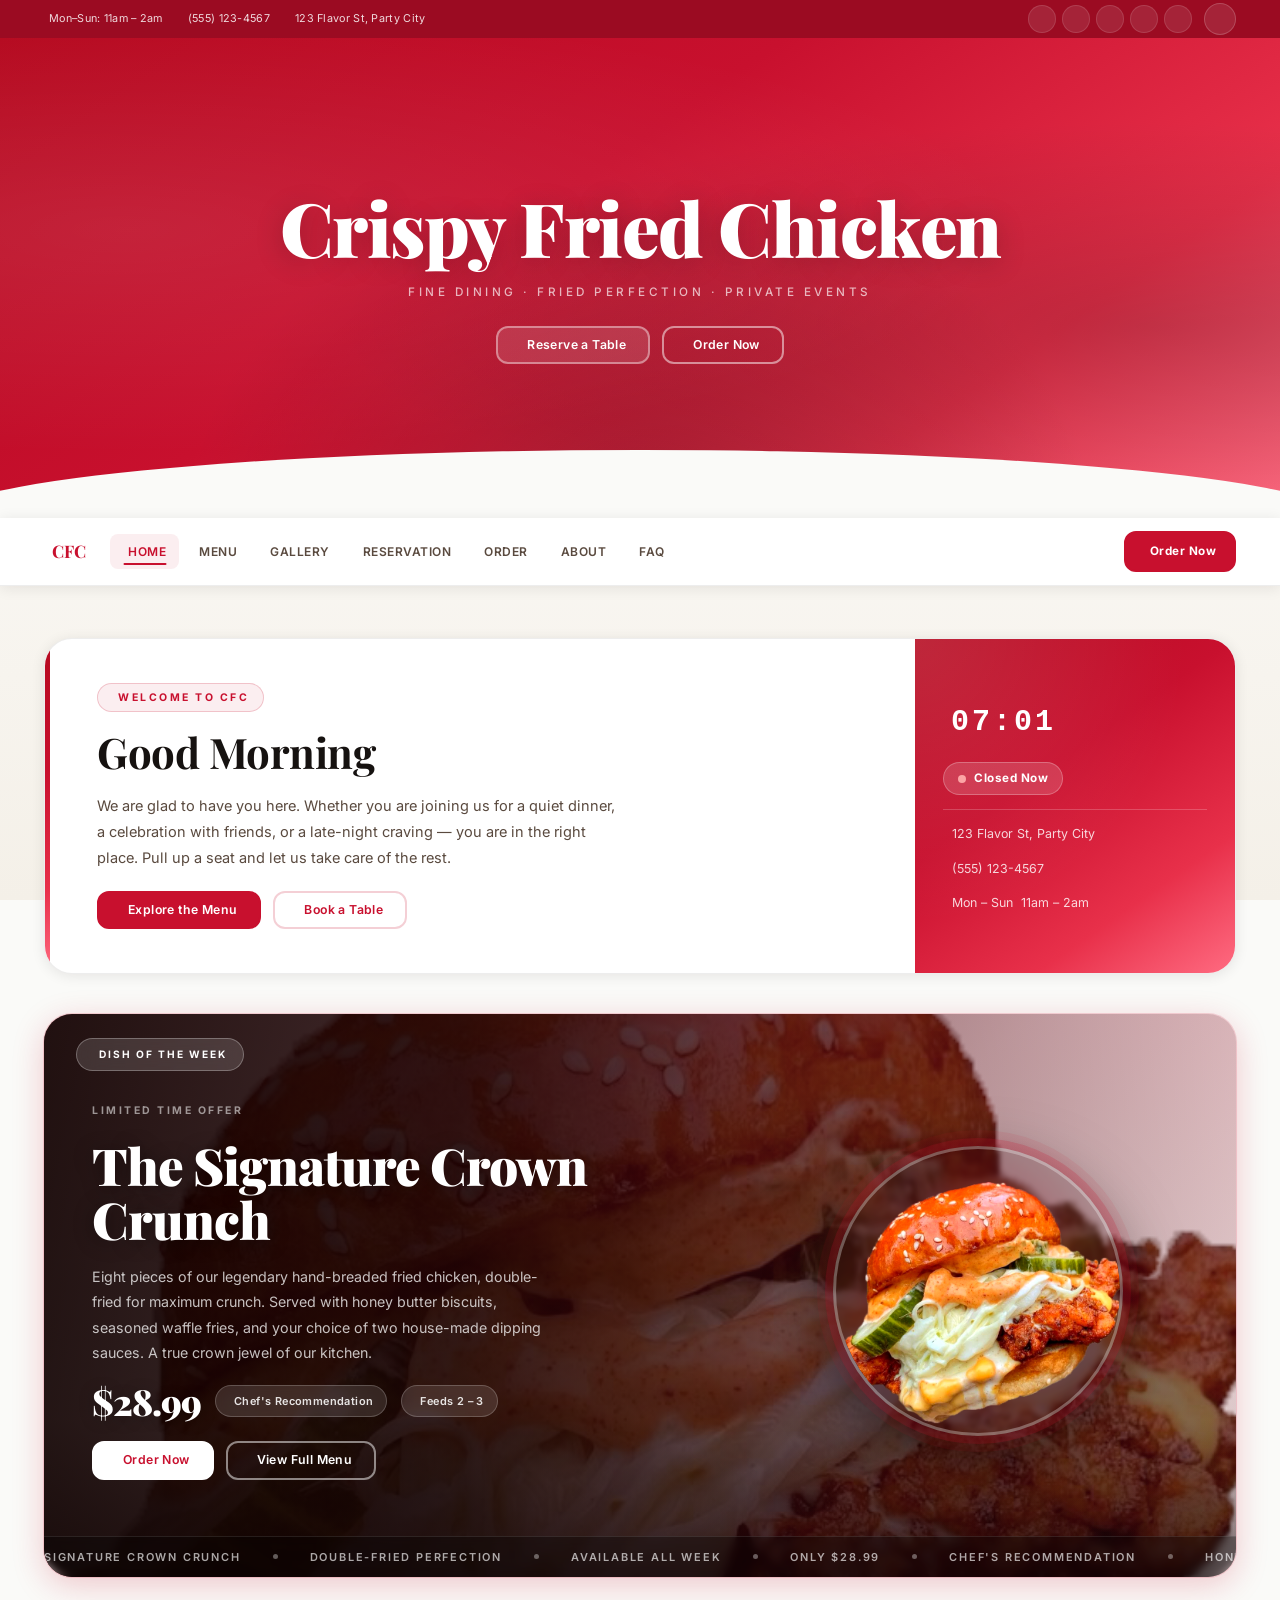
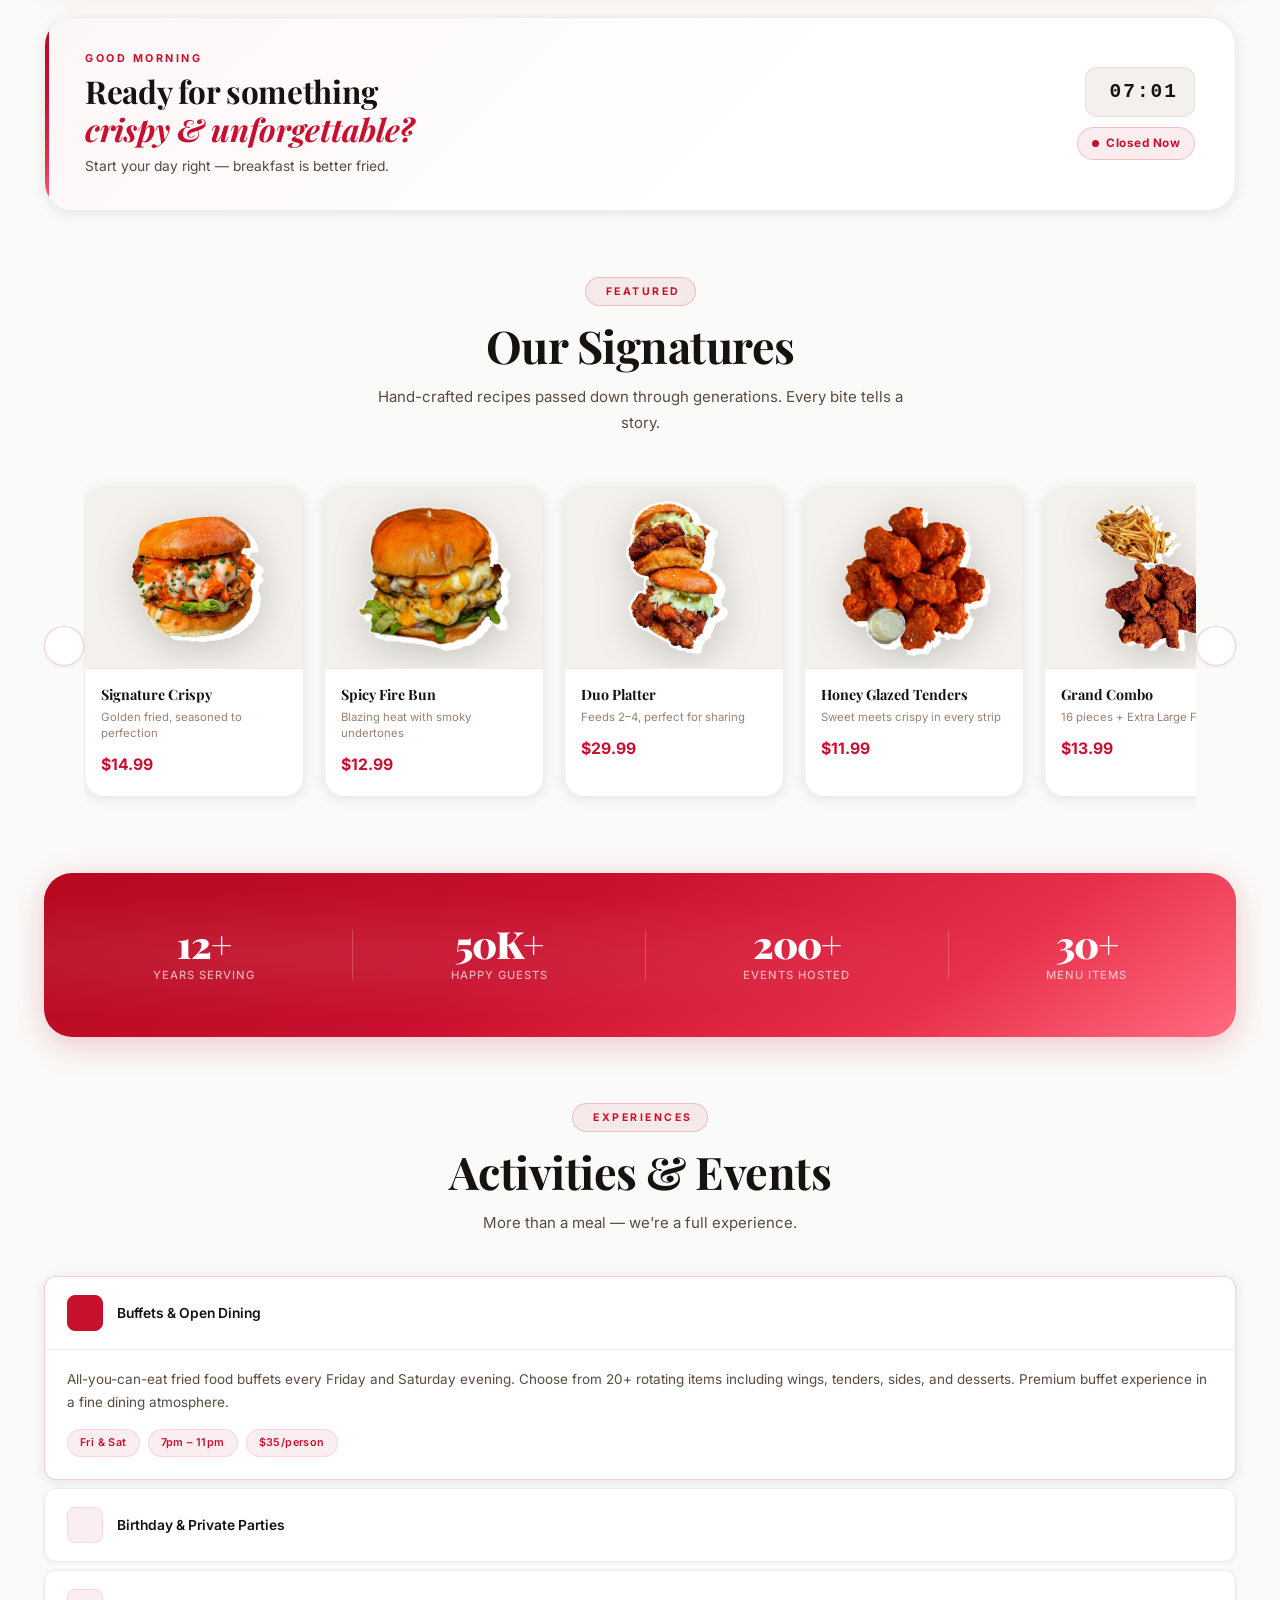
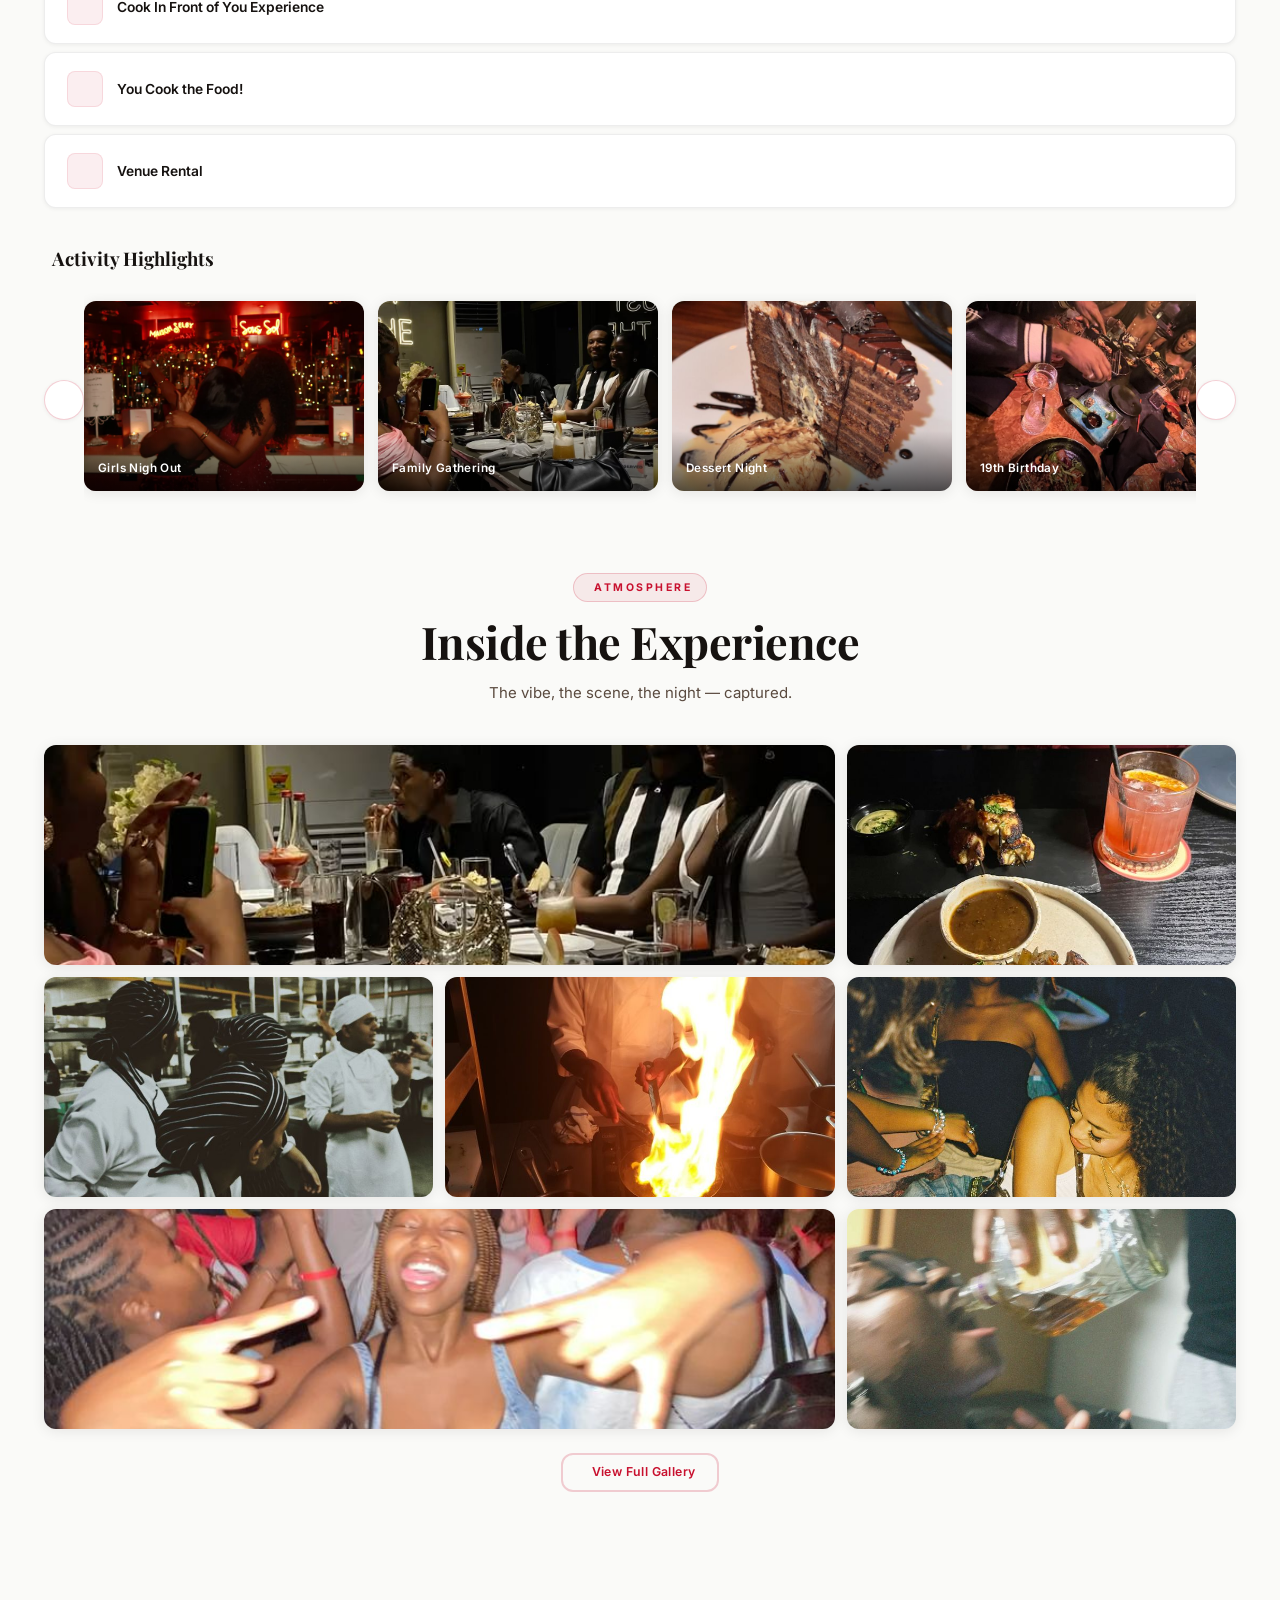
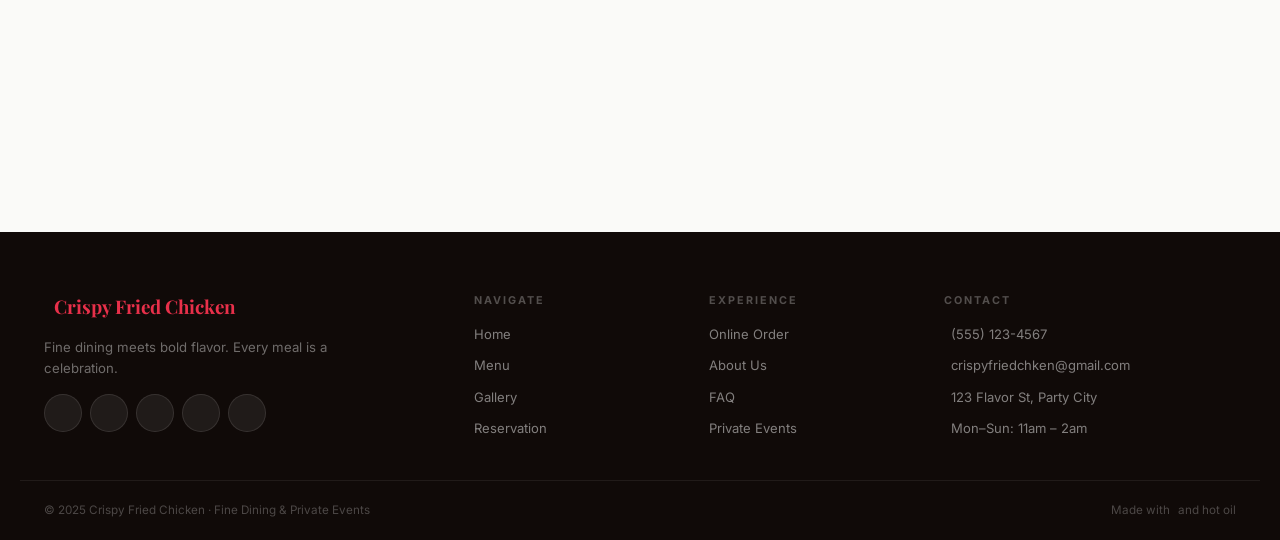
==== commit ab2adf3f: "Add files via upload" ====
--- a/index.html
+++ b/index.html
@@ -66,7 +66,7 @@
       <h1>Crispy Fried Chicken</h1>
       <p class="header-sub">Fine Dining &middot; Fried Perfection &middot; Private Events</p>
       <div class="header-cta-row">
-        <a href="reservation.html" class="btn btn-primary">
+        <a href="reservation.html" class="btn btn-white">
           <ion-icon name="calendar-outline"></ion-icon>
           Reserve a Table
         </a>
@@ -644,7 +644,7 @@
           <p>Reserve a table, plan a party, or just show up hungry.</p>
         </div>
         <div class="cta-buttons">
-          <a href="reservation.html" class="btn btn-primary">
+          <a href="reservation.html" class="btn btn-white">
             <ion-icon name="calendar-outline"></ion-icon>
             Make a Reservation
           </a>
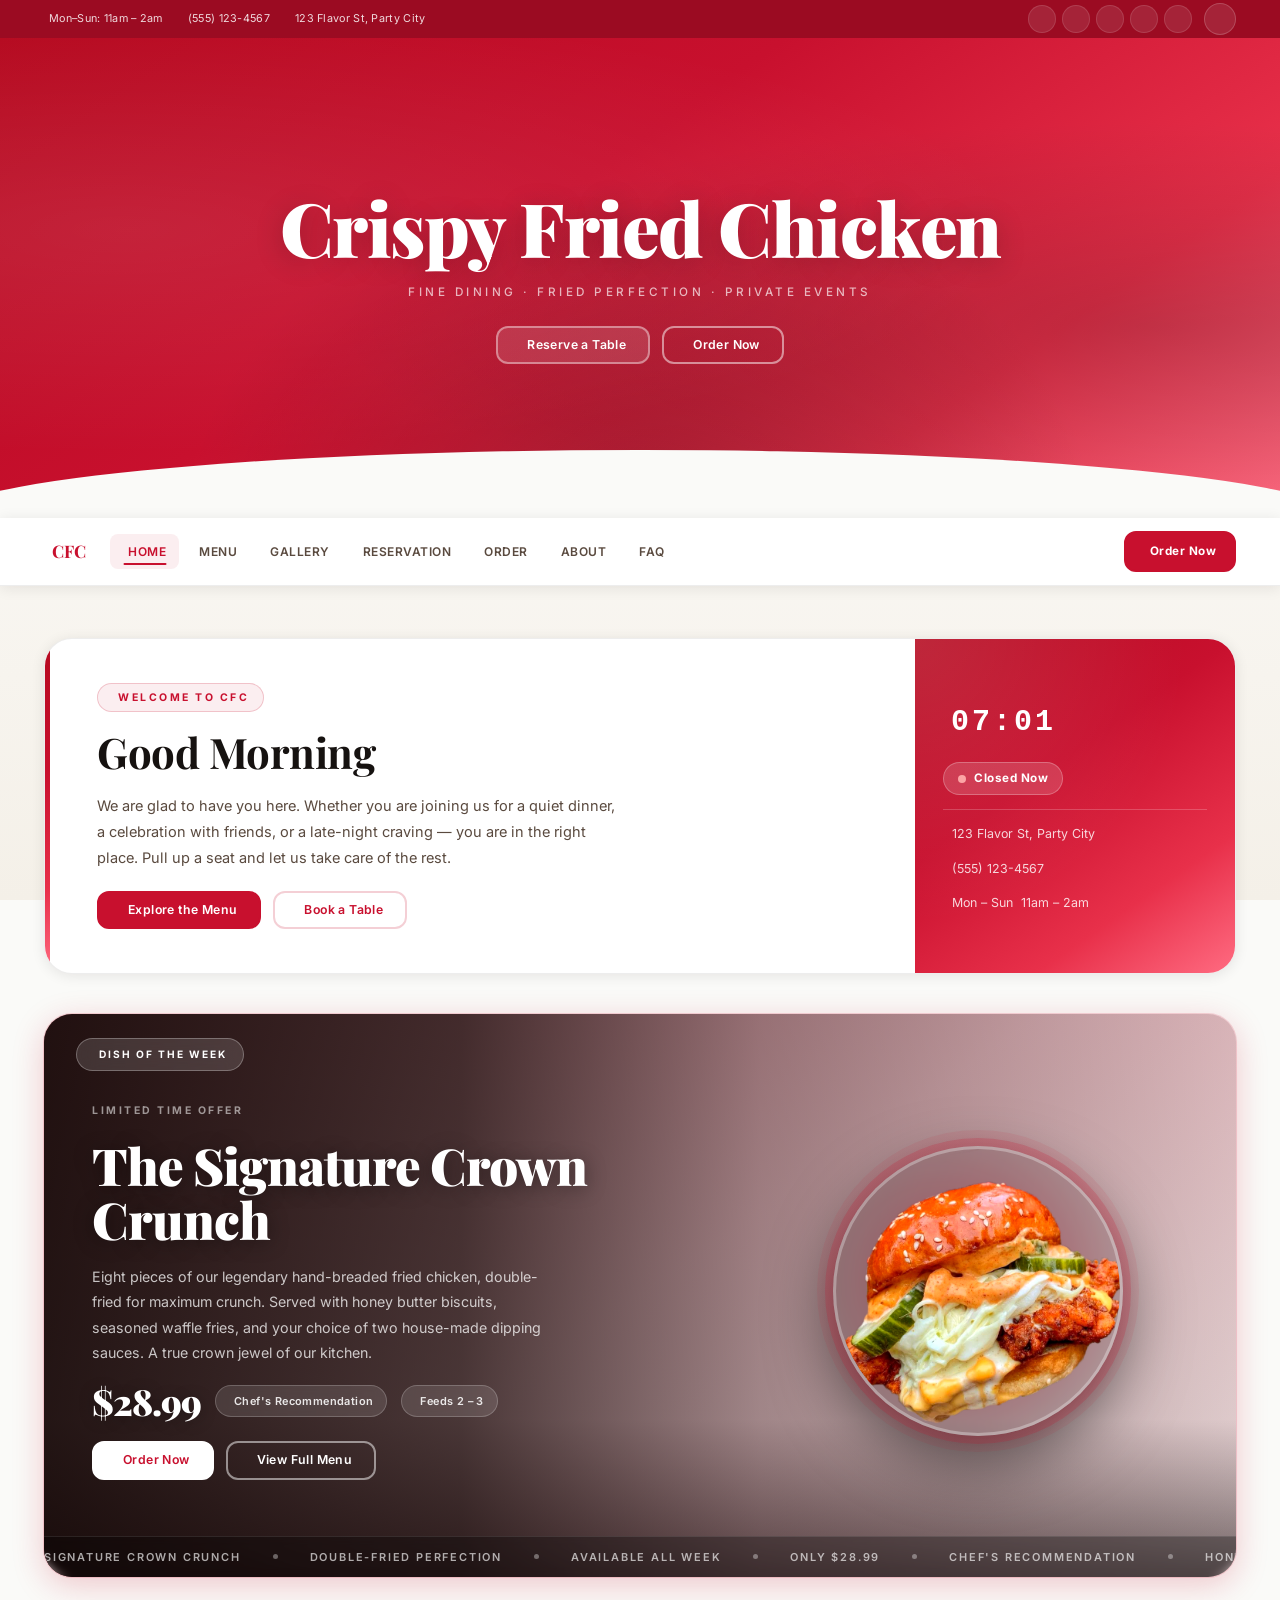
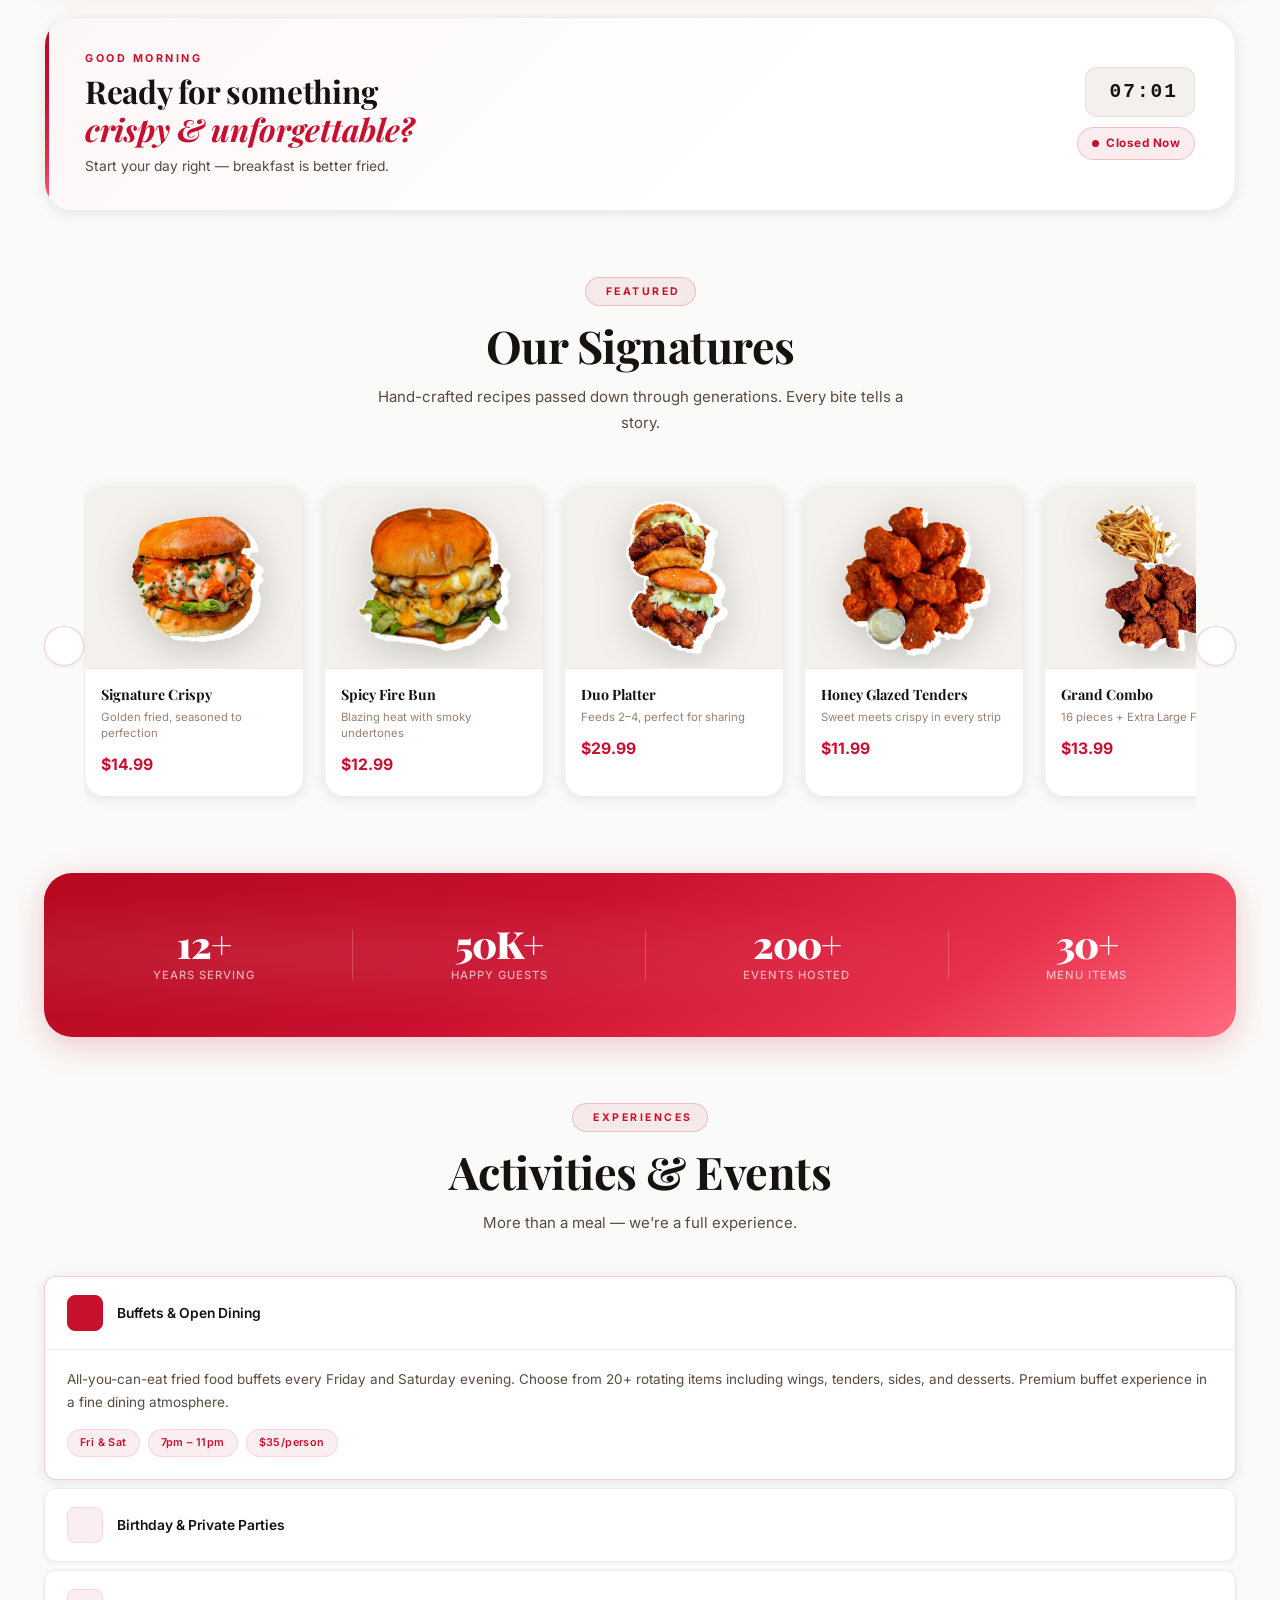
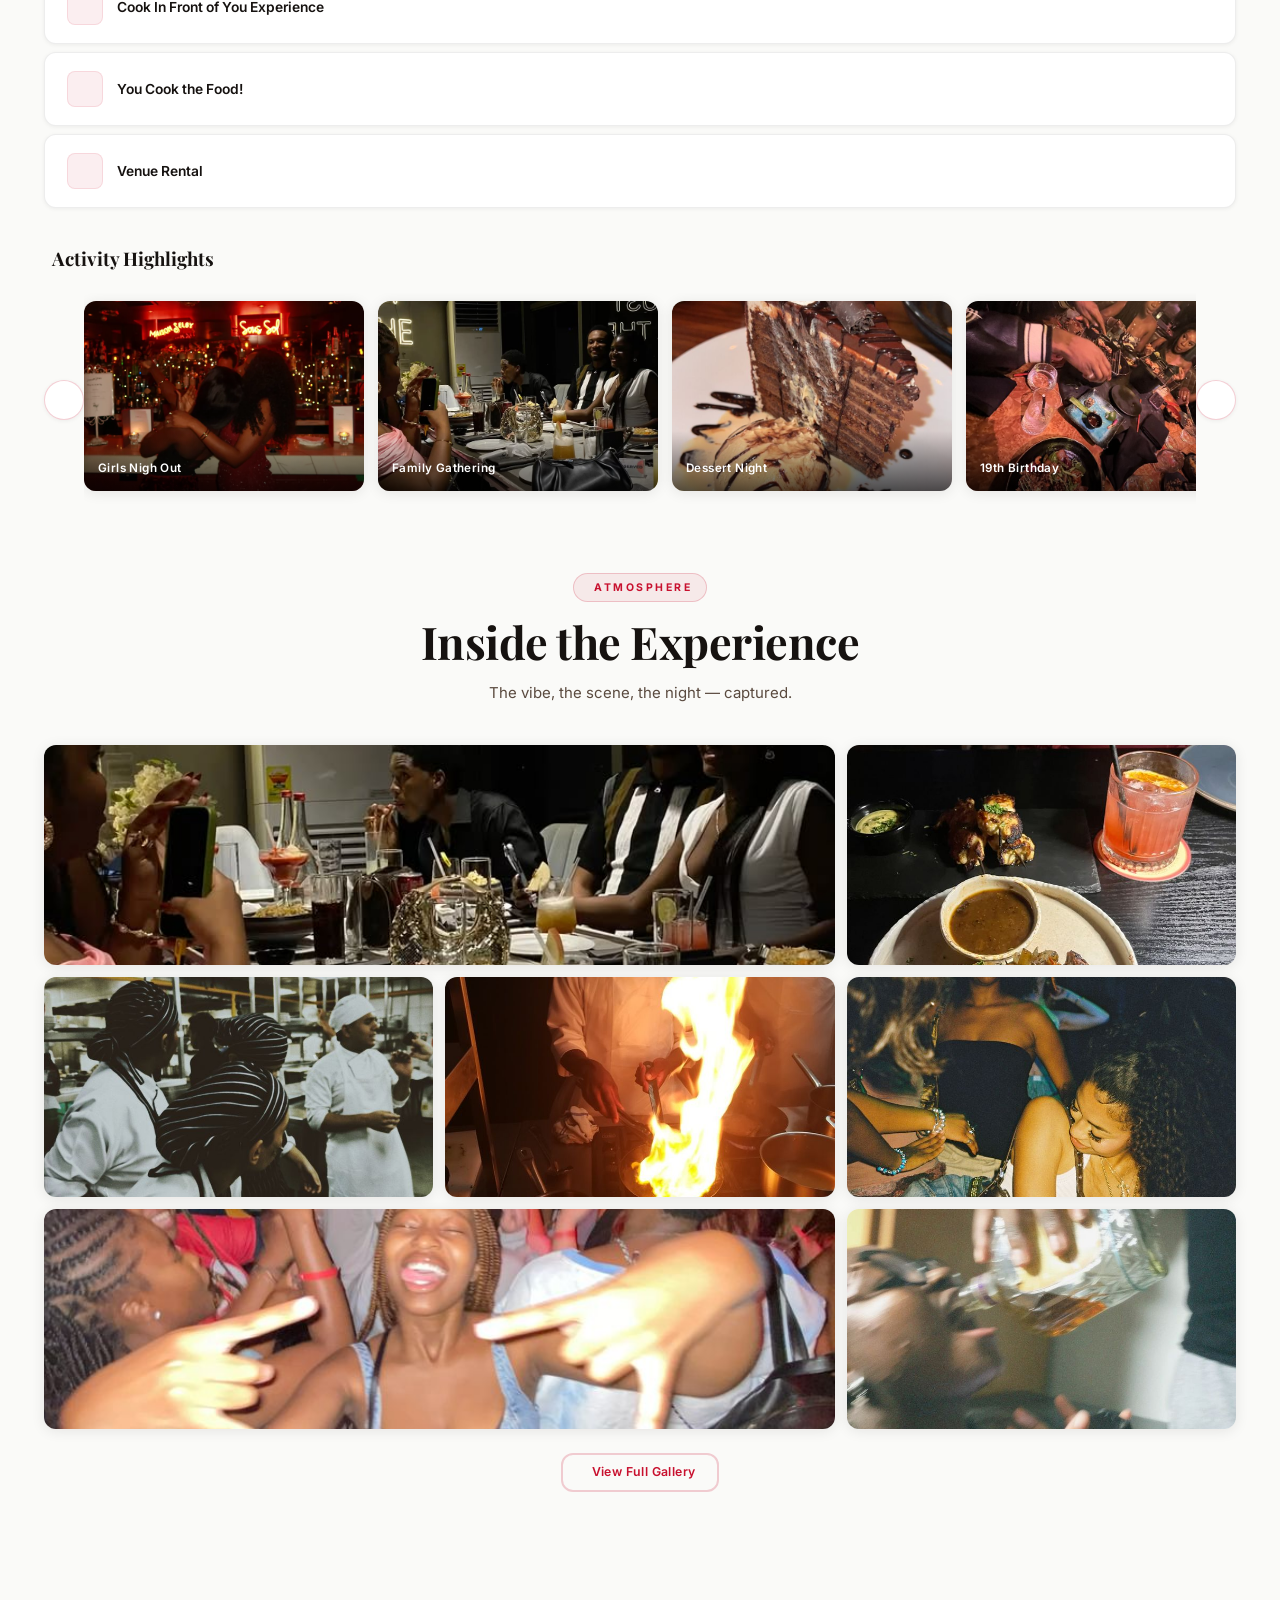
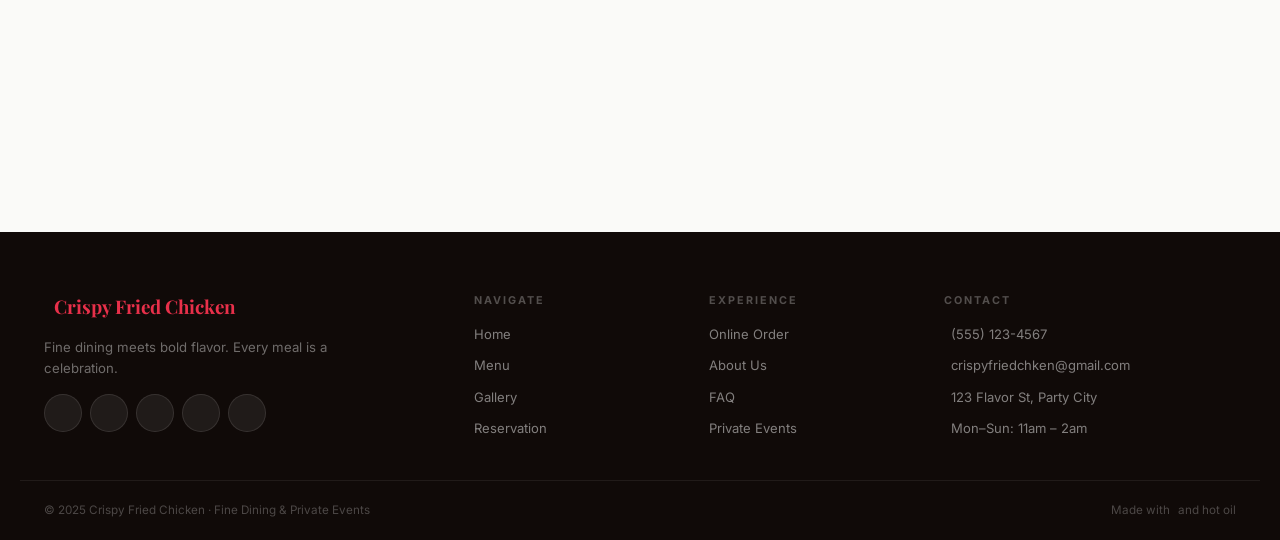
==== commit b72dcd2b: "Add files via upload" ====
--- a/index.html
+++ b/index.html
@@ -191,7 +191,7 @@
 
     <!-- Full bleed background image -->
     <div class="featured-banner-bg">
-      <img src="media/food/burgers/item1.png" alt="" aria-hidden="true" class="featured-banner-bgimg">
+      <video src="media/Burger.mp4" aria-hidden="true" class="featured-banner-bgimg" autoplay muted loop playsinline preload="auto"></video>
       <div class="featured-banner-bg-overlay"></div>
     </div>
 
--- a/css/main-style.css
+++ b/css/main-style.css
@@ -740,10 +740,8 @@
   height: 100%;
   object-fit: cover;
   object-position: center 40%;
-  /* Start a little desaturated so the overlay pops */
   filter: saturate(0.85) brightness(0.55);
   transform: scale(1.03);
-  transition: transform 8s ease;
 }
 
 /* Subtle slow zoom on load */
@@ -1885,4 +1883,33 @@
 ::-webkit-scrollbar { width: 5px; }
 ::-webkit-scrollbar-track { background: transparent; }
 ::-webkit-scrollbar-thumb { background: var(--red); border-radius: 5px; }
-::-webkit-scrollbar-thumb:hover { background: var(--red-dark); }+::-webkit-scrollbar-thumb:hover { background: var(--red-dark); }
+/* ══════════════════════════════════════════════════════════
+   RESPONSIVE ADDITIONS — main-style.css
+   ══════════════════════════════════════════════════════════ */
+
+/* Utility bar wraps on medium screens instead of hiding */
+@media (max-width: 860px) and (min-width: 601px) {
+    .utility-bar   { height: auto; padding: 6px 0; }
+    .utility-left  { gap: 12px; flex-wrap: wrap; }
+    .utility-tag   { font-size: 0.68rem; }
+}
+
+/* Nav: prevent overflow on mid-size screens */
+@media (max-width: 1024px) and (min-width: 769px) {
+    .nav-link      { font-size: 0.73rem; padding: 7px 10px; }
+    .nav-cta       { padding: 8px 14px; font-size: 0.74rem; }
+    .nav-brand     { margin-right: 8px; }
+}
+
+/* Footer: 3 col on medium laptops */
+@media (max-width: 1100px) and (min-width: 769px) {
+    .footer-inner  { grid-template-columns: 1.5fr 1fr 1fr; }
+    .footer-brand  { grid-column: span 3; }
+}
+
+/* Ensure sticky nav doesn't clip content at top on very small phones */
+@media (max-width: 360px) {
+    :root { --nav-h: 54px; }
+    .nav-brand  { font-size: 0.95rem; }
+}
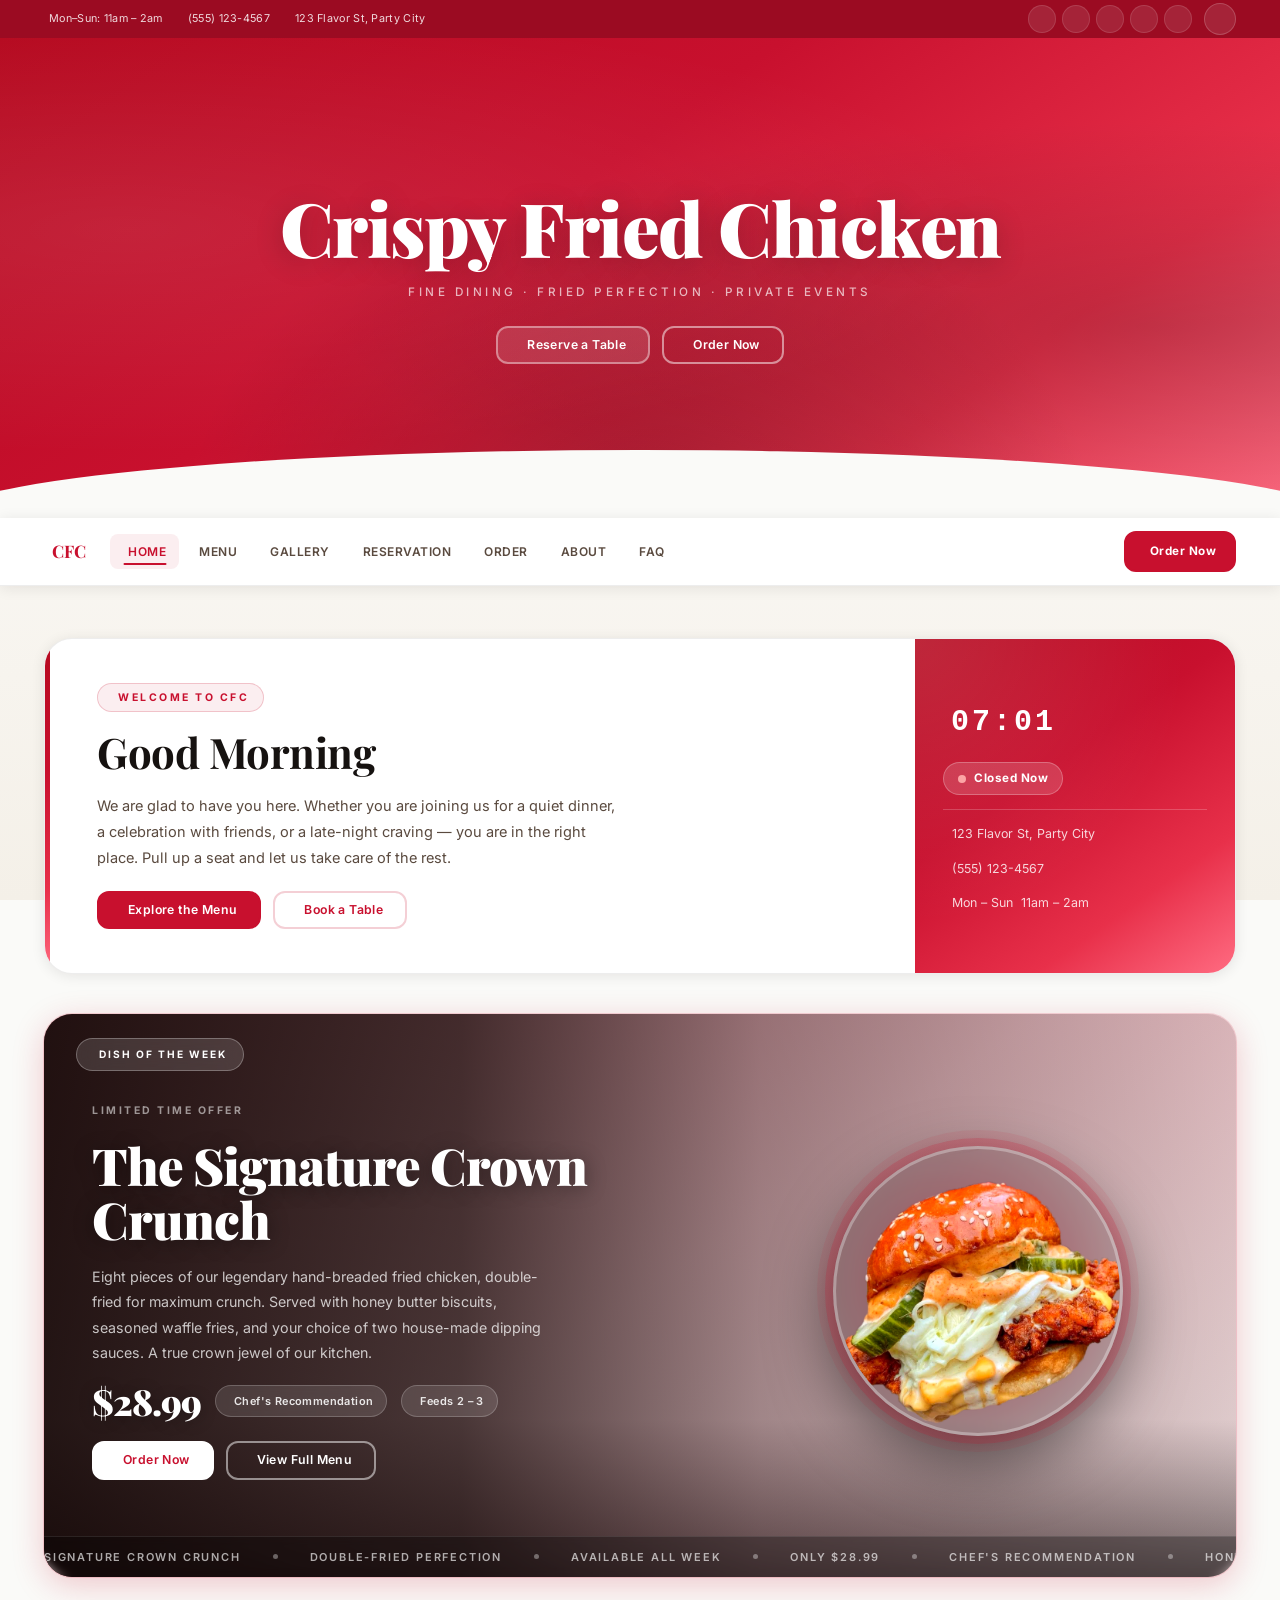
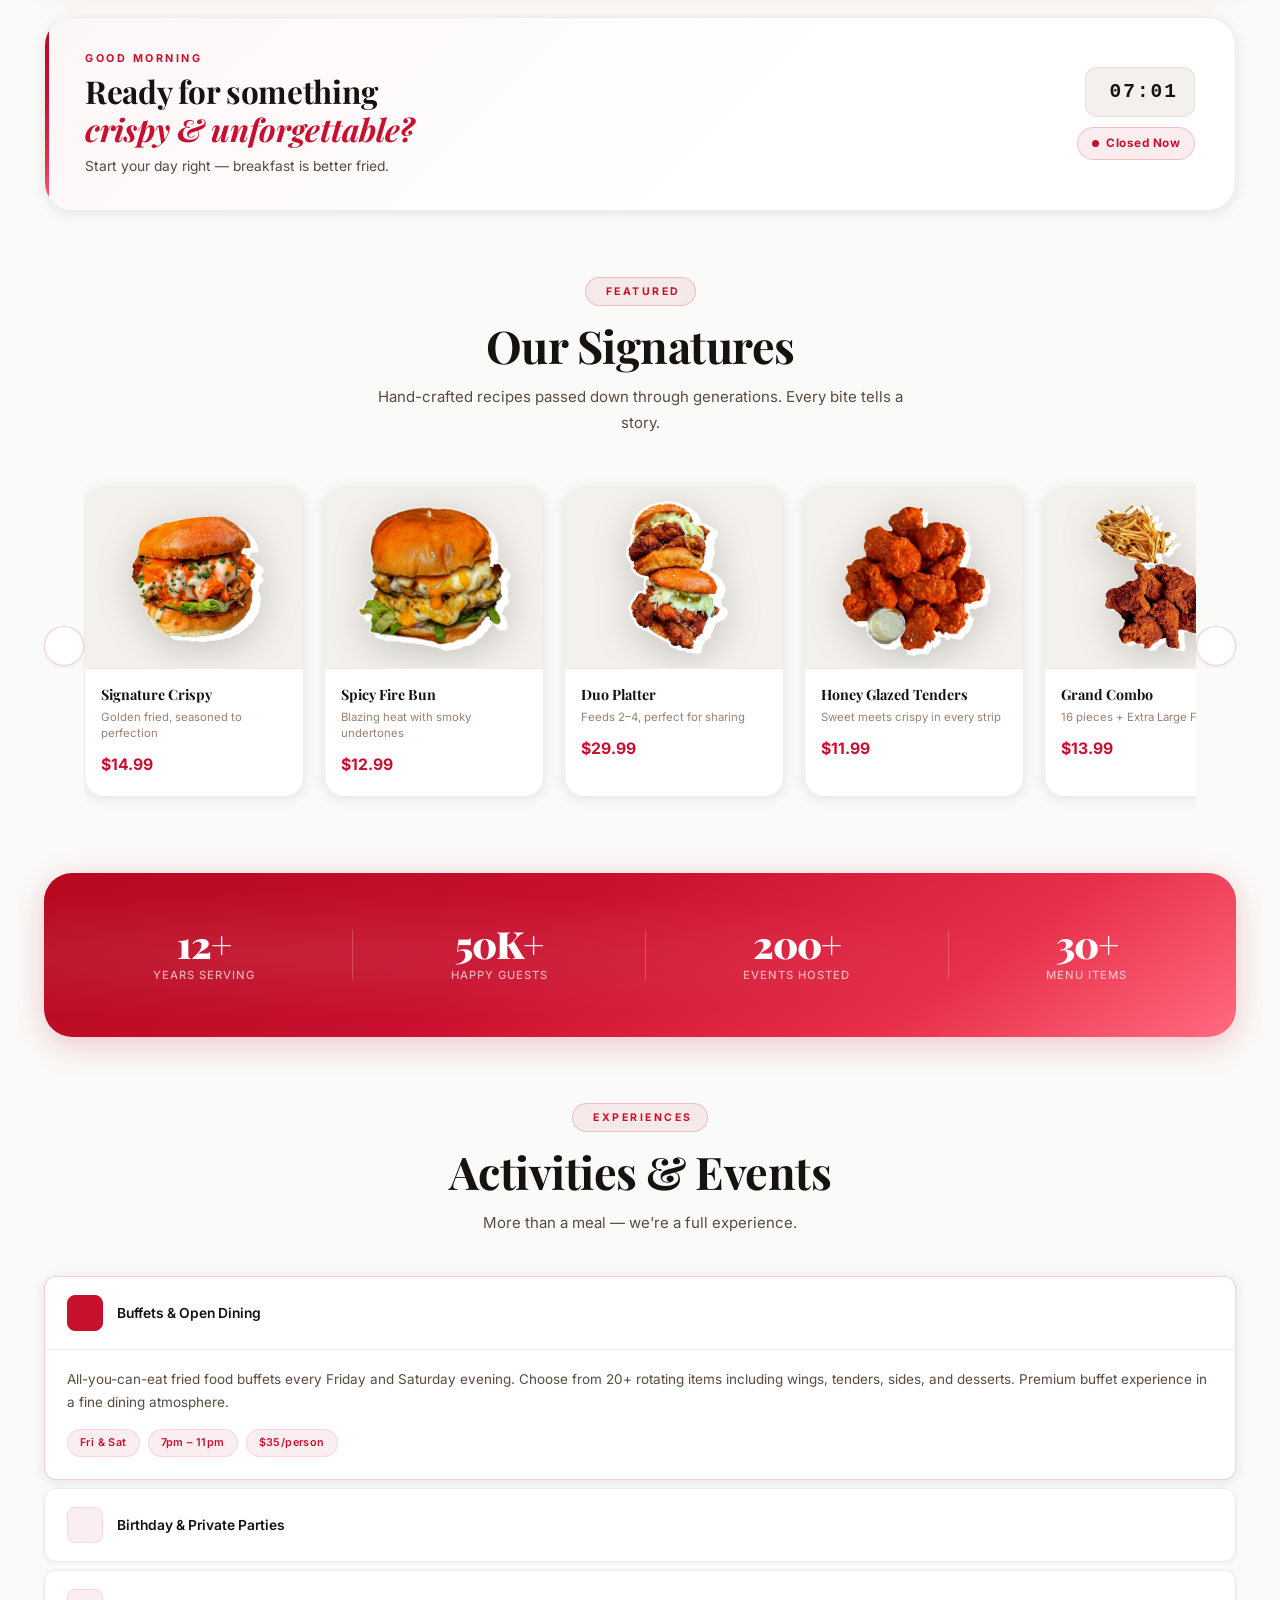
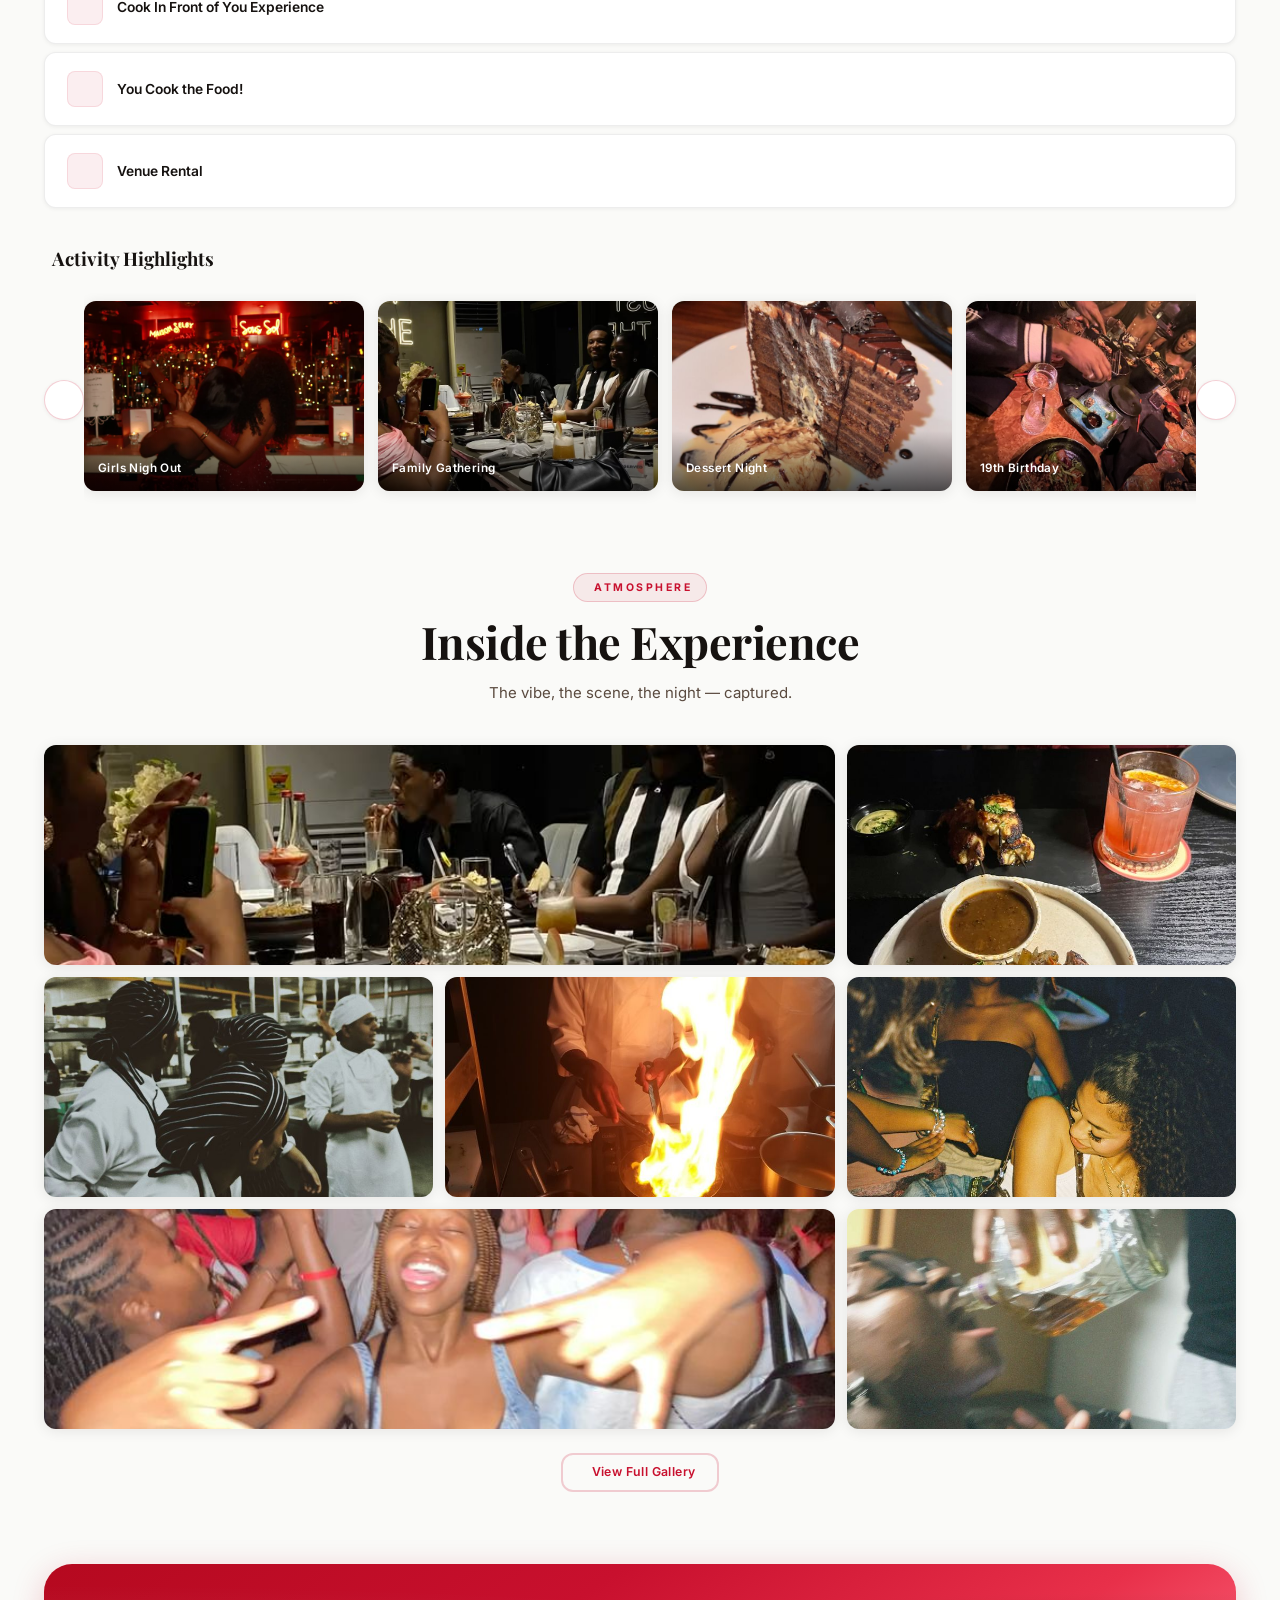
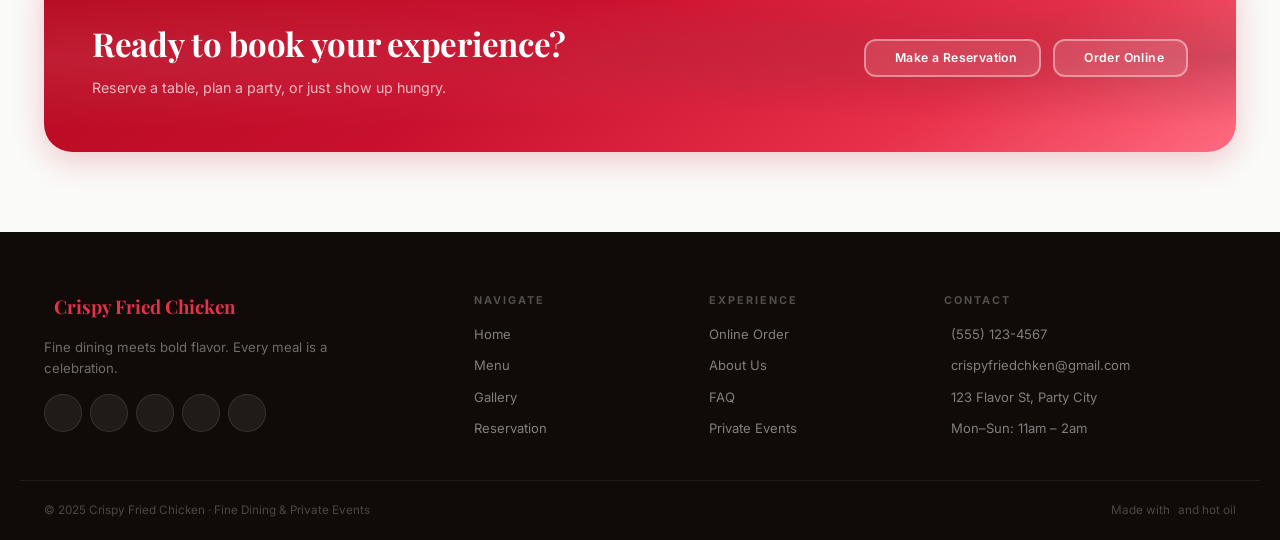
==== commit 90abe788: "Add files via upload" ====
--- a/index.html
+++ b/index.html
@@ -34,19 +34,17 @@
         </span>
       </div>
       <div class="utility-right">
-        <a href="#" class="social-link" aria-label="Instagram">
-          <ion-icon name="logo-instagram"></ion-icon>
-        </a>
-        <a href="#" class="social-link" aria-label="TikTok">
+<a href="https://www.instagram.com/crispyfriedchken/" class="social-link" target = "_blank"><ion-icon name="logo-instagram"></ion-icon></a>
+        <a href="https://www.tiktok.com/@crispyfriechicken3?_r=1&_t=ZS-96TviOm9qKo" class="social-link" aria-label="TikTok" target="_blank">
           <ion-icon name="logo-tiktok"></ion-icon>
         </a>
-        <a href="#" class="social-link" aria-label="Facebook">
+        <a href="https://www.facebook.com/share/18YfJCUt9c/" class="social-link" aria-label="Facebook" target="_blank">
           <ion-icon name="logo-facebook"></ion-icon>
         </a>
-        <a href="#" class="social-link" aria-label="Twitter/X">
+<a href="https://x.com/CrispyFrieChick" class="social-link" aria-label="Twitter/X" target="_blank">
           <ion-icon name="logo-twitter"></ion-icon>
         </a>
-        <a href="#" class="social-link" aria-label="YouTube">
+        <a href="https://youtube.com/@crispyfriechicken?si=I7Wp11vS2qYK05xy" class="social-link" aria-label="YouTube" target="_blank">
           <ion-icon name="logo-youtube"></ion-icon>
         </a>
         <button class="theme-toggle" id="themeToggle" aria-label="Toggle dark mode">
@@ -636,6 +634,7 @@
       <p id="lightboxCaption"></p>
     </div>
 
+    
     <!-- CTA BANNER -->
     <section class="cta-banner">
       <div class="cta-inner">
@@ -671,13 +670,13 @@
           <a href="https://www.instagram.com/crispyfriedchken/" class="social-link" target="_blank" aria-label="Instagram">
             <ion-icon name="logo-instagram"></ion-icon>
           </a>
-          <a href="https://www.tiktok.com/@crispyfriedchken" class="social-link" target="_blank" aria-label="TikTok">
+        <a href="https://www.tiktok.com/@crispyfriechicken3?_r=1&_t=ZS-96TviOm9qKo  " class="social-link" target="_blank" aria-label="TikTok">
             <ion-icon name="logo-tiktok"></ion-icon>
           </a>
-          <a href="https://www.facebook.com/crispyfriedchken" class="social-link" target="_blank" aria-label="Facebook">
+          <a href="https://www.facebook.com/share/18YfJCUt9c/" class="social-link" target="_blank" aria-label="Facebook">
             <ion-icon name="logo-facebook"></ion-icon>
           </a>
-          <a href="https://twitter.com/crispyfriedchken" class="social-link" target="_blank" aria-label="Twitter">
+          <a href="https://x.com/CrispyFrieChick" class="social-link" target="_blank" aria-label="Twitter">
             <ion-icon name="logo-twitter"></ion-icon>
           </a>
           <a href="https://www.youtube.com/crispyfriedchken" class="social-link" target="_blank" aria-label="YouTube">
--- a/css/main-style.css
+++ b/css/main-style.css
@@ -1883,33 +1883,34 @@
 ::-webkit-scrollbar { width: 5px; }
 ::-webkit-scrollbar-track { background: transparent; }
 ::-webkit-scrollbar-thumb { background: var(--red); border-radius: 5px; }
-::-webkit-scrollbar-thumb:hover { background: var(--red-dark); }
-/* ══════════════════════════════════════════════════════════
-   RESPONSIVE ADDITIONS — main-style.css
-   ══════════════════════════════════════════════════════════ */
-
-/* Utility bar wraps on medium screens instead of hiding */
-@media (max-width: 860px) and (min-width: 601px) {
-    .utility-bar   { height: auto; padding: 6px 0; }
-    .utility-left  { gap: 12px; flex-wrap: wrap; }
-    .utility-tag   { font-size: 0.68rem; }
-}
-
-/* Nav: prevent overflow on mid-size screens */
-@media (max-width: 1024px) and (min-width: 769px) {
-    .nav-link      { font-size: 0.73rem; padding: 7px 10px; }
-    .nav-cta       { padding: 8px 14px; font-size: 0.74rem; }
-    .nav-brand     { margin-right: 8px; }
-}
-
-/* Footer: 3 col on medium laptops */
-@media (max-width: 1100px) and (min-width: 769px) {
-    .footer-inner  { grid-template-columns: 1.5fr 1fr 1fr; }
-    .footer-brand  { grid-column: span 3; }
-}
-
-/* Ensure sticky nav doesn't clip content at top on very small phones */
-@media (max-width: 360px) {
-    :root { --nav-h: 54px; }
-    .nav-brand  { font-size: 0.95rem; }
-}
+::-webkit-scrollbar-thumb:hover { background: var(--red-dark); }
+/* ══════════════════════════════════════════════════════════
+   RESPONSIVE ADDITIONS — main-style.css
+   ══════════════════════════════════════════════════════════ */
+
+/* Utility bar wraps on medium screens instead of hiding */
+@media (max-width: 860px) and (min-width: 601px) {
+    .utility-bar   { height: auto; padding: 6px 0; }
+    .utility-left  { gap: 12px; flex-wrap: wrap; }
+    .utility-tag   { font-size: 0.68rem; }
+}
+
+/* Nav: prevent overflow on mid-size screens */
+@media (max-width: 1024px) and (min-width: 769px) {
+    .nav-link      { font-size: 0.73rem; padding: 7px 10px; }
+    .nav-cta       { padding: 8px 14px; font-size: 0.74rem; }
+    .nav-brand     { margin-right: 8px; }
+}
+
+/* Footer: 3 col on medium laptops */
+@media (max-width: 1100px) and (min-width: 769px) {
+    .footer-inner  { grid-template-columns: 1.5fr 1fr 1fr; }
+    .footer-brand  { grid-column: span 3; }
+}
+
+/* Ensure sticky nav doesn't clip content at top on very small phones */
+@media (max-width: 360px) {
+    :root { --nav-h: 54px; }
+    .nav-brand  { font-size: 0.95rem; }
+}
+
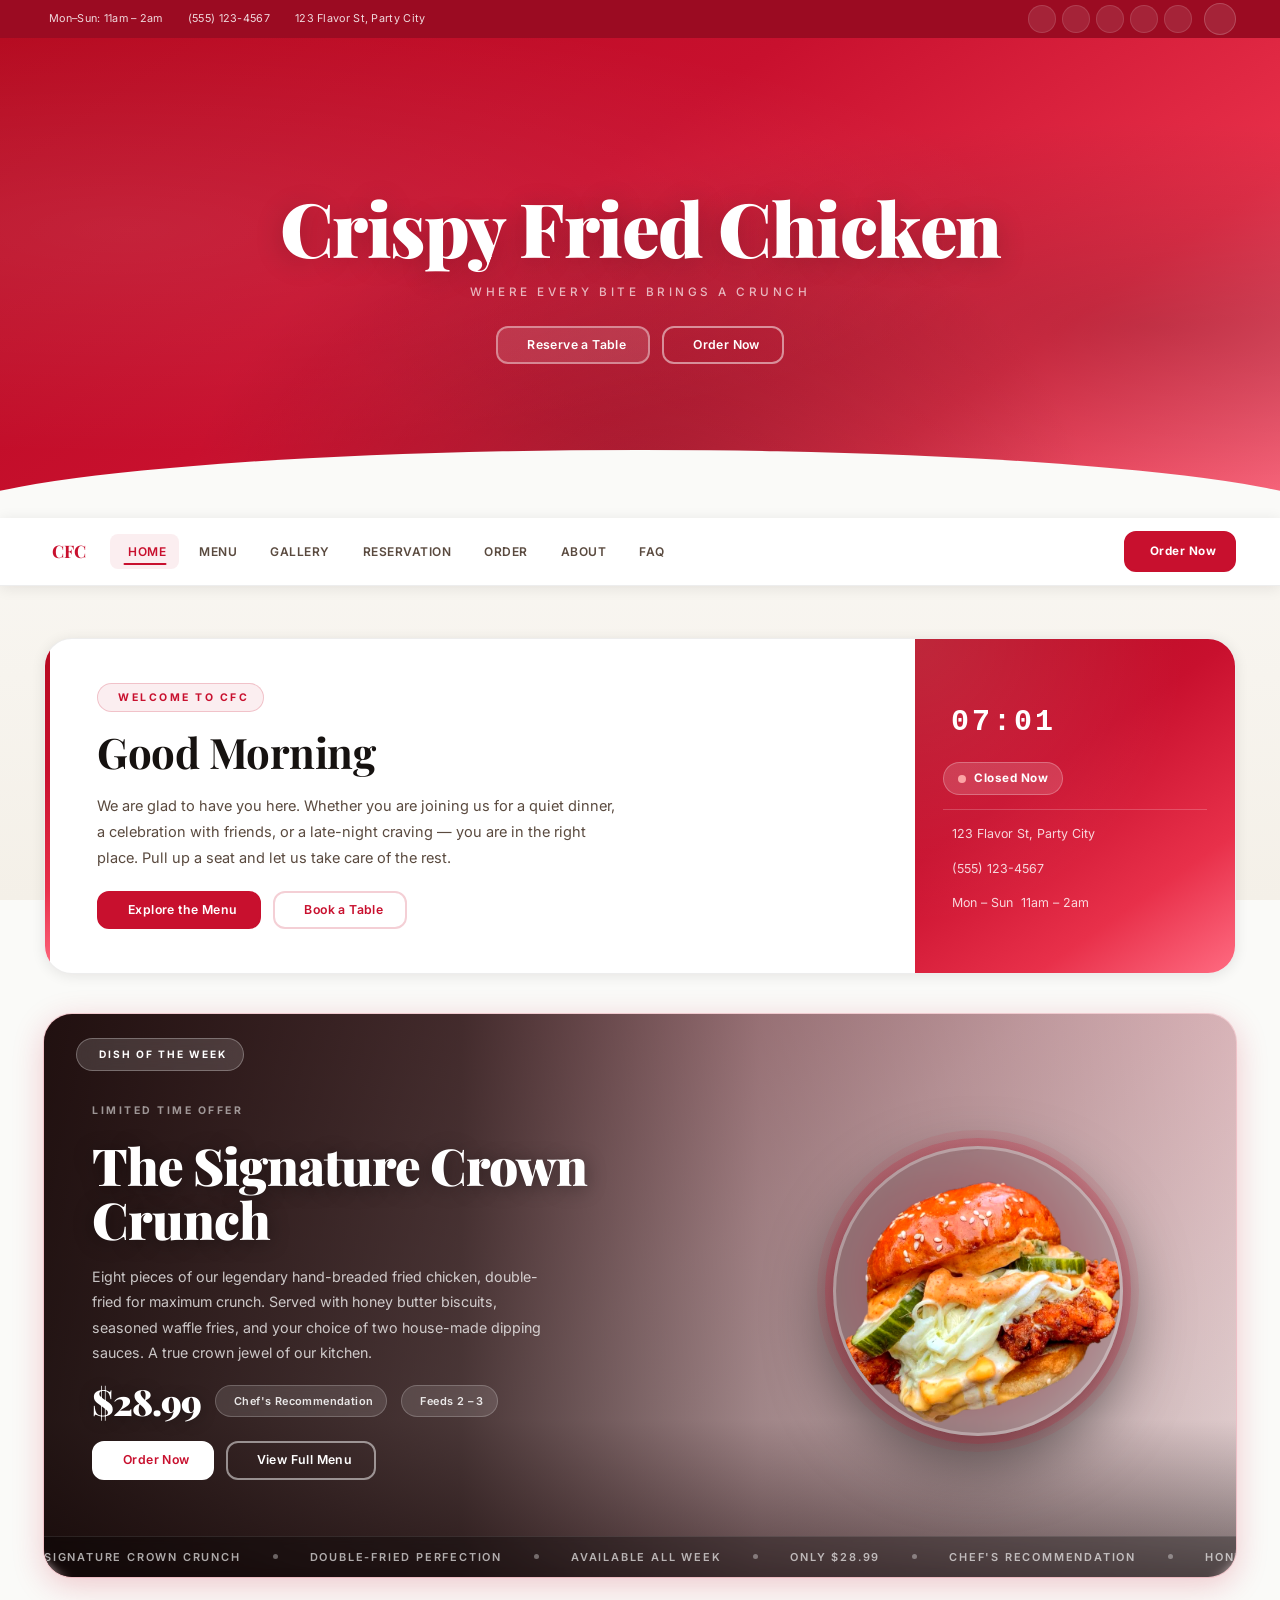
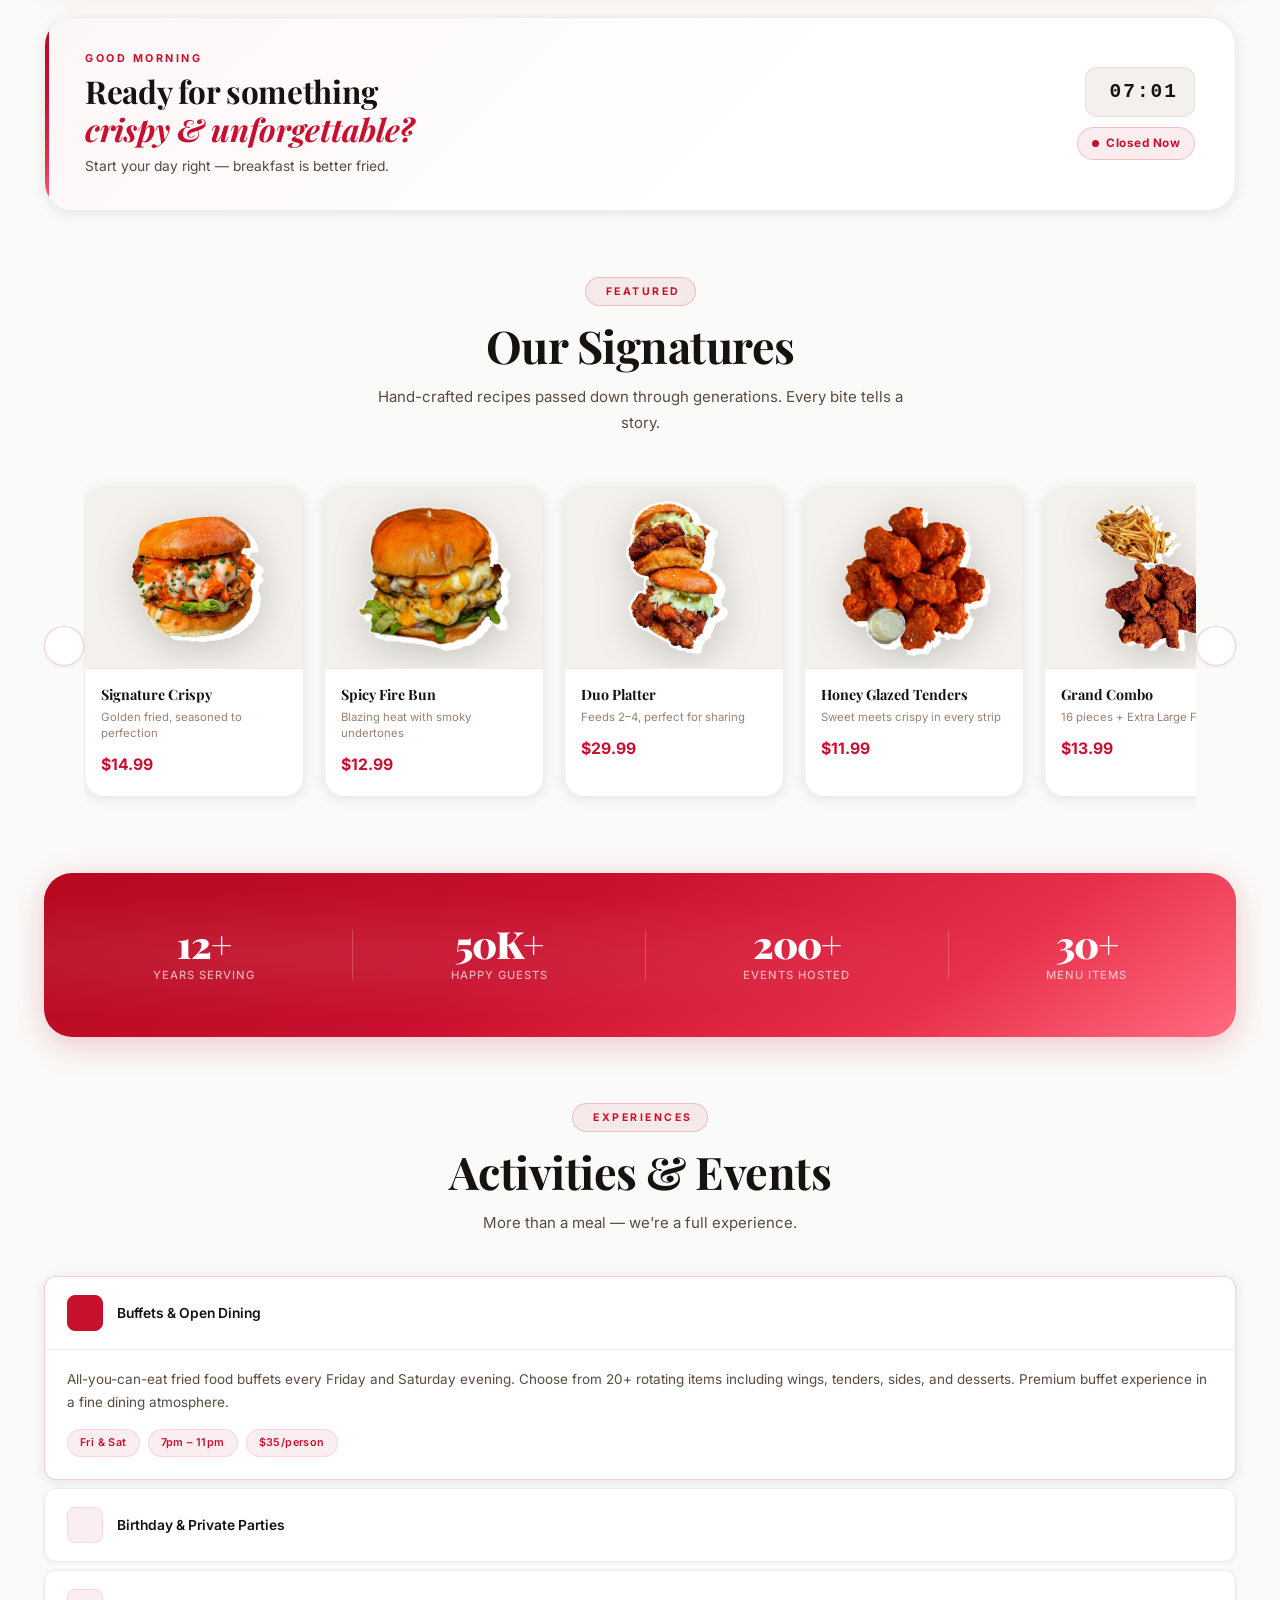
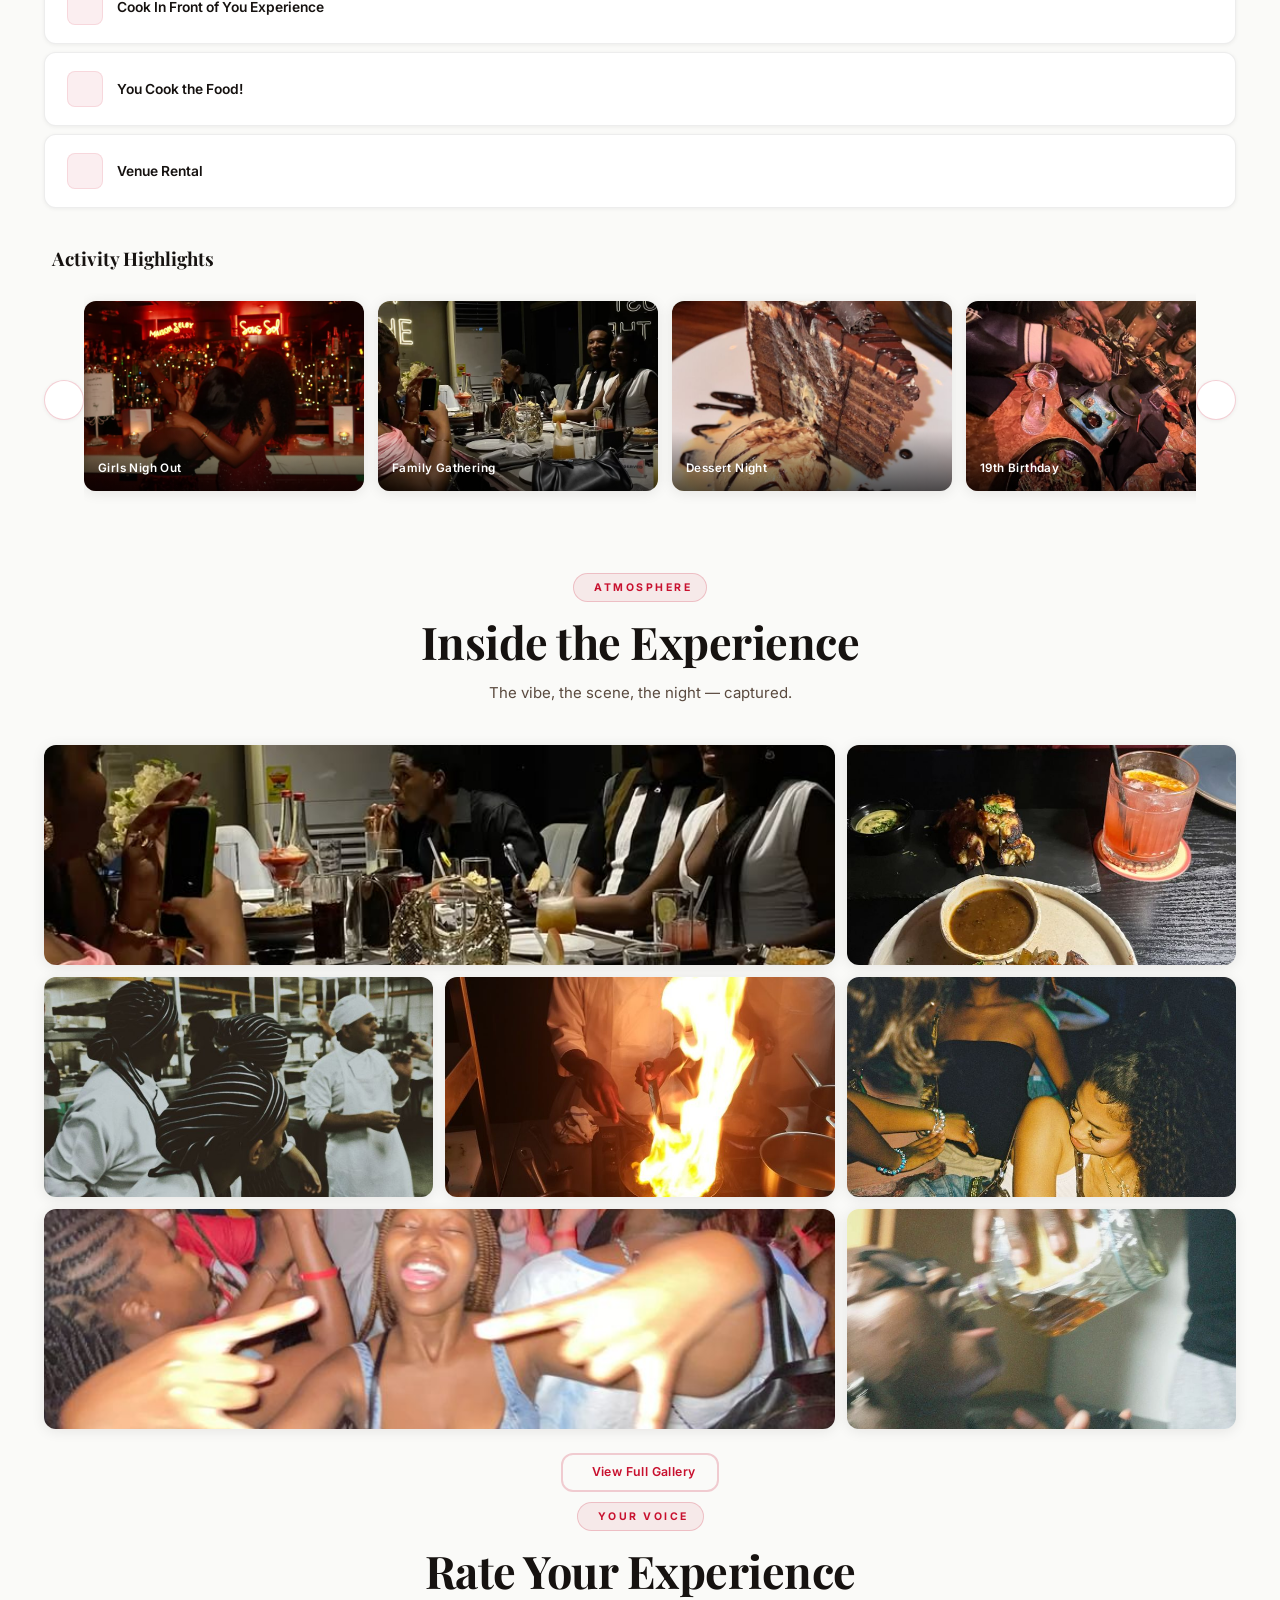
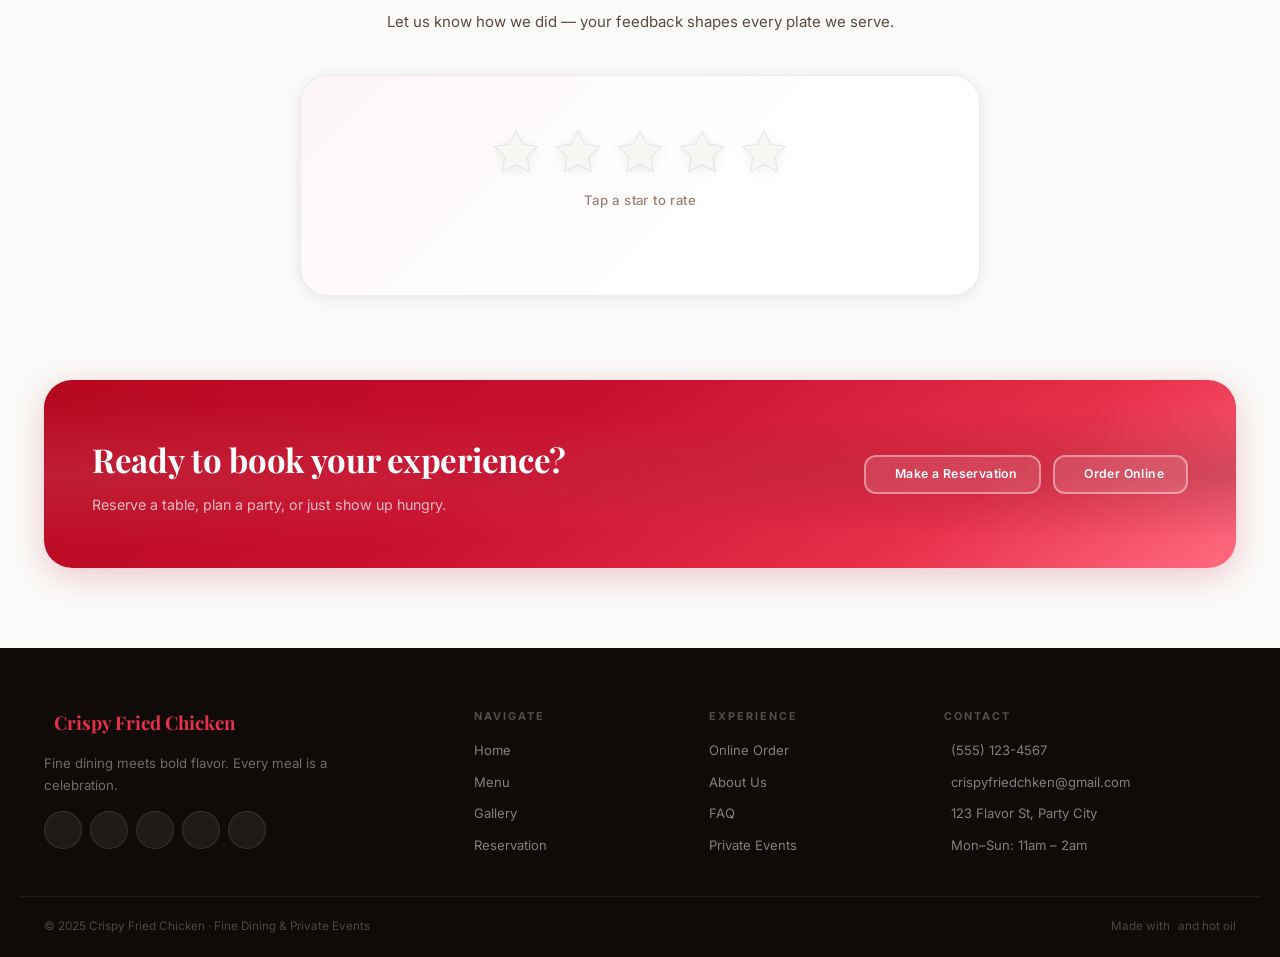
==== commit 358b4f3e: "Add files via upload" ====
--- a/index.html
+++ b/index.html
@@ -62,7 +62,7 @@
         <ion-icon name="flame"></ion-icon>
       </div>
       <h1>Crispy Fried Chicken</h1>
-      <p class="header-sub">Fine Dining &middot; Fried Perfection &middot; Private Events</p>
+      <p class="header-sub">Where Every Bite Brings A Crunch</p>
       <div class="header-cta-row">
         <a href="reservation.html" class="btn btn-white">
           <ion-icon name="calendar-outline"></ion-icon>
@@ -189,7 +189,7 @@
 
     <!-- Full bleed background image -->
     <div class="featured-banner-bg">
-      <video src="media/Burger.mp4" aria-hidden="true" class="featured-banner-bgimg" autoplay muted loop playsinline preload="auto"></video>
+      <video src="media/Burger.mp4" aria-hidden="false" class="featured-banner-bgimg" autoplay muted loop playsinline preload="auto"></video>
       <div class="featured-banner-bg-overlay"></div>
     </div>
 
@@ -635,6 +635,117 @@
     </div>
 
     
+    <!-- RATING SECTION -->
+    <section class="section rating-section" id="ratingSection">
+      <div class="section-header">
+        <div class="section-label">
+          <ion-icon name="star-outline"></ion-icon>
+          Your Voice
+        </div>
+        <h2 class="section-title">Rate Your Experience</h2>
+        <p class="section-desc">Let us know how we did — your feedback shapes every plate we serve.</p>
+      </div>
+
+      <div class="rating-card">
+        <!-- Stars -->
+        <div class="rating-stars-wrap">
+          <div class="rating-stars" id="ratingStars" role="group" aria-label="Star rating">
+            <!-- 5 star buttons, each has full + half -->
+            <button class="star-btn" data-index="1" aria-label="1 star">
+              <svg class="star-svg" viewBox="0 0 40 38" xmlns="http://www.w3.org/2000/svg">
+                <defs>
+                  <clipPath id="half-clip-1"><rect x="0" y="0" width="20" height="38"/></clipPath>
+                  <clipPath id="full-clip-1"><rect x="0" y="0" width="40" height="38"/></clipPath>
+                </defs>
+                <polygon class="star-bg"   points="20,2 25.9,14 39,15.8 29.5,25 31.8,38 20,31.5 8.2,38 10.5,25 1,15.8 14.1,14"/>
+                <polygon class="star-half" points="20,2 25.9,14 39,15.8 29.5,25 31.8,38 20,31.5 8.2,38 10.5,25 1,15.8 14.1,14" clip-path="url(#half-clip-1)"/>
+                <polygon class="star-full" points="20,2 25.9,14 39,15.8 29.5,25 31.8,38 20,31.5 8.2,38 10.5,25 1,15.8 14.1,14" clip-path="url(#full-clip-1)"/>
+              </svg>
+            </button>
+            <button class="star-btn" data-index="2" aria-label="2 stars">
+              <svg class="star-svg" viewBox="0 0 40 38" xmlns="http://www.w3.org/2000/svg">
+                <defs>
+                  <clipPath id="half-clip-2"><rect x="0" y="0" width="20" height="38"/></clipPath>
+                  <clipPath id="full-clip-2"><rect x="0" y="0" width="40" height="38"/></clipPath>
+                </defs>
+                <polygon class="star-bg"   points="20,2 25.9,14 39,15.8 29.5,25 31.8,38 20,31.5 8.2,38 10.5,25 1,15.8 14.1,14"/>
+                <polygon class="star-half" points="20,2 25.9,14 39,15.8 29.5,25 31.8,38 20,31.5 8.2,38 10.5,25 1,15.8 14.1,14" clip-path="url(#half-clip-2)"/>
+                <polygon class="star-full" points="20,2 25.9,14 39,15.8 29.5,25 31.8,38 20,31.5 8.2,38 10.5,25 1,15.8 14.1,14" clip-path="url(#full-clip-2)"/>
+              </svg>
+            </button>
+            <button class="star-btn" data-index="3" aria-label="3 stars">
+              <svg class="star-svg" viewBox="0 0 40 38" xmlns="http://www.w3.org/2000/svg">
+                <defs>
+                  <clipPath id="half-clip-3"><rect x="0" y="0" width="20" height="38"/></clipPath>
+                  <clipPath id="full-clip-3"><rect x="0" y="0" width="40" height="38"/></clipPath>
+                </defs>
+                <polygon class="star-bg"   points="20,2 25.9,14 39,15.8 29.5,25 31.8,38 20,31.5 8.2,38 10.5,25 1,15.8 14.1,14"/>
+                <polygon class="star-half" points="20,2 25.9,14 39,15.8 29.5,25 31.8,38 20,31.5 8.2,38 10.5,25 1,15.8 14.1,14" clip-path="url(#half-clip-3)"/>
+                <polygon class="star-full" points="20,2 25.9,14 39,15.8 29.5,25 31.8,38 20,31.5 8.2,38 10.5,25 1,15.8 14.1,14" clip-path="url(#full-clip-3)"/>
+              </svg>
+            </button>
+            <button class="star-btn" data-index="4" aria-label="4 stars">
+              <svg class="star-svg" viewBox="0 0 40 38" xmlns="http://www.w3.org/2000/svg">
+                <defs>
+                  <clipPath id="half-clip-4"><rect x="0" y="0" width="20" height="38"/></clipPath>
+                  <clipPath id="full-clip-4"><rect x="0" y="0" width="40" height="38"/></clipPath>
+                </defs>
+                <polygon class="star-bg"   points="20,2 25.9,14 39,15.8 29.5,25 31.8,38 20,31.5 8.2,38 10.5,25 1,15.8 14.1,14"/>
+                <polygon class="star-half" points="20,2 25.9,14 39,15.8 29.5,25 31.8,38 20,31.5 8.2,38 10.5,25 1,15.8 14.1,14" clip-path="url(#half-clip-4)"/>
+                <polygon class="star-full" points="20,2 25.9,14 39,15.8 29.5,25 31.8,38 20,31.5 8.2,38 10.5,25 1,15.8 14.1,14" clip-path="url(#full-clip-4)"/>
+              </svg>
+            </button>
+            <button class="star-btn" data-index="5" aria-label="5 stars">
+              <svg class="star-svg" viewBox="0 0 40 38" xmlns="http://www.w3.org/2000/svg">
+                <defs>
+                  <clipPath id="half-clip-5"><rect x="0" y="0" width="20" height="38"/></clipPath>
+                  <clipPath id="full-clip-5"><rect x="0" y="0" width="40" height="38"/></clipPath>
+                </defs>
+                <polygon class="star-bg"   points="20,2 25.9,14 39,15.8 29.5,25 31.8,38 20,31.5 8.2,38 10.5,25 1,15.8 14.1,14"/>
+                <polygon class="star-half" points="20,2 25.9,14 39,15.8 29.5,25 31.8,38 20,31.5 8.2,38 10.5,25 1,15.8 14.1,14" clip-path="url(#half-clip-5)"/>
+                <polygon class="star-full" points="20,2 25.9,14 39,15.8 29.5,25 31.8,38 20,31.5 8.2,38 10.5,25 1,15.8 14.1,14" clip-path="url(#full-clip-5)"/>
+              </svg>
+            </button>
+          </div>
+          <p class="rating-label" id="ratingLabel">Tap a star to rate</p>
+        </div>
+
+        <!-- Review form -->
+        <div class="rating-form-wrap" id="ratingFormWrap">
+          <div class="rating-form-fields">
+            <input class="rating-input" id="ratingName" type="text" placeholder="Your name (optional)" autocomplete="off" maxlength="60">
+            <textarea class="rating-textarea" id="ratingText" placeholder="Tell us about your visit..." maxlength="500" rows="4"></textarea>
+            <div class="rating-form-footer">
+              <span class="rating-char-count" id="ratingCharCount">0 / 500</span>
+              <button class="btn btn-red rating-submit-btn" id="ratingSubmit">
+                <ion-icon name="send-outline"></ion-icon>
+                Submit Review
+              </button>
+            </div>
+          </div>
+        </div>
+      </div>
+
+      <!-- Success toast -->
+      <div class="rating-toast" id="ratingToast" aria-live="polite">
+        <div class="rating-toast-inner">
+          <div class="rating-toast-icon">
+            <svg viewBox="0 0 40 40" xmlns="http://www.w3.org/2000/svg">
+              <circle cx="20" cy="20" r="19" fill="none" stroke="#C8102E" stroke-width="2"/>
+              <polyline points="11,21 17,27 29,13" fill="none" stroke="#C8102E" stroke-width="2.5" stroke-linecap="round" stroke-linejoin="round"/>
+            </svg>
+          </div>
+          <div class="rating-toast-text">
+            <strong id="ratingToastTitle">Thank you!</strong>
+            <span id="ratingToastSub">Your review has been submitted.</span>
+          </div>
+          <button class="rating-toast-close" id="ratingToastClose" aria-label="Dismiss">
+            <ion-icon name="close-outline"></ion-icon>
+          </button>
+        </div>
+      </div>
+    </section>
+
     <!-- CTA BANNER -->
     <section class="cta-banner">
       <div class="cta-inner">
@@ -727,7 +838,6 @@
       <p>Made with <ion-icon name="heart" style="color:var(--red)"></ion-icon> and hot oil</p>
     </div>
   </footer>
-
   <script src="js/script.js"></script>
 </body>
 </html>
--- a/css/main-style.css
+++ b/css/main-style.css
@@ -1878,6 +1878,288 @@
   .welcome-actions .btn-outline-dark { width: 100%; justify-content: center; }
 }
 
+/* ══ RATING SECTION ═══════════════════════════════════════ */
+.rating-section {
+  padding: 0 0 20px;
+}
+
+.rating-card {
+  max-width: 680px;
+  margin: 0 auto;
+  background: var(--surface);
+  border: 1px solid var(--border-neutral);
+  border-radius: var(--r-xl);
+  padding: 48px 44px;
+  box-shadow: var(--shadow-sm);
+  display: flex;
+  flex-direction: column;
+  gap: 36px;
+  position: relative;
+  overflow: hidden;
+}
+
+.rating-card::before {
+  content: '';
+  position: absolute;
+  inset: 0;
+  background: var(--grad-section);
+  pointer-events: none;
+}
+
+/* Stars */
+.rating-stars-wrap {
+  display: flex;
+  flex-direction: column;
+  align-items: center;
+  gap: 14px;
+}
+
+.rating-stars {
+  display: flex;
+  gap: 8px;
+  align-items: center;
+}
+
+.star-btn {
+  background: none;
+  border: none;
+  cursor: pointer;
+  padding: 4px;
+  border-radius: 6px;
+  display: flex;
+  align-items: center;
+  justify-content: center;
+  transition: transform 0.18s var(--ease);
+  outline: none;
+}
+
+.star-btn:focus-visible {
+  outline: 2px solid var(--red);
+  outline-offset: 2px;
+}
+
+.star-btn:hover { transform: scale(1.18) translateY(-2px); }
+.star-btn:active { transform: scale(0.95); }
+
+.star-svg {
+  width: 46px;
+  height: 44px;
+  display: block;
+  filter: drop-shadow(0 2px 6px rgba(0,0,0,0.07));
+  transition: filter 0.2s var(--ease);
+}
+
+.star-btn:hover .star-svg,
+.star-btn.is-hovered .star-svg {
+  filter: drop-shadow(0 4px 12px rgba(218,165,32,0.4));
+}
+
+/* Star polygon layers */
+.star-bg   { fill: var(--surface-2); stroke: var(--border-neutral); stroke-width: 1; }
+.star-half { fill: #DAA520; display: none; }
+.star-full { fill: #DAA520; display: none; }
+
+/* State: full */
+.star-btn.state-full .star-bg   { display: block; }
+.star-btn.state-full .star-full { display: block; }
+.star-btn.state-full .star-half { display: none; }
+
+/* State: half */
+.star-btn.state-half .star-bg   { fill: var(--surface-2); }
+.star-btn.state-half .star-half { display: block; }
+.star-btn.state-half .star-full { display: none; }
+
+/* Pop animation when star is set */
+@keyframes starPop {
+  0%   { transform: scale(1); }
+  40%  { transform: scale(1.30) translateY(-4px); }
+  70%  { transform: scale(0.92); }
+  100% { transform: scale(1); }
+}
+
+.star-btn.pop {
+  animation: starPop 0.35s var(--ease) forwards;
+}
+
+/* Ripple burst from star click */
+@keyframes starBurst {
+  0%   { opacity: .8; transform: scale(0.6); }
+  100% { opacity: 0; transform: scale(2.2); }
+}
+
+.star-btn .star-burst {
+  position: absolute;
+  width: 48px; height: 48px;
+  border-radius: 50%;
+  background: radial-gradient(circle, rgba(218,165,32,0.45) 0%, transparent 70%);
+  pointer-events: none;
+  animation: starBurst 0.45s ease-out forwards;
+}
+
+/* Rating label */
+.rating-label {
+  font-size: 0.88rem;
+  font-weight: 500;
+  color: var(--text-3);
+  letter-spacing: .4px;
+  transition: color 0.22s var(--ease), opacity 0.22s var(--ease);
+  min-height: 1.4em;
+}
+
+.rating-label.has-value { color: var(--red); font-weight: 600; }
+
+/* Form */
+.rating-form-wrap {
+  display: flex;
+  flex-direction: column;
+  gap: 0;
+  opacity: 0;
+  max-height: 0;
+  overflow: hidden;
+  transition: opacity 0.38s var(--ease), max-height 0.42s var(--ease);
+  pointer-events: none;
+}
+
+.rating-form-wrap.visible {
+  opacity: 1;
+  max-height: 360px;
+  pointer-events: auto;
+}
+
+.rating-form-fields {
+  display: flex;
+  flex-direction: column;
+  gap: 14px;
+}
+
+.rating-input,
+.rating-textarea {
+  width: 100%;
+  background: var(--bg-3);
+  border: 1.5px solid var(--border-neutral);
+  border-radius: var(--r);
+  padding: 14px 18px;
+  font-family: var(--font-b);
+  font-size: 0.93rem;
+  color: var(--text-1);
+  transition: border-color 0.2s var(--ease), box-shadow 0.2s var(--ease), background 0.2s;
+  resize: none;
+  outline: none;
+  line-height: 1.6;
+}
+
+.rating-input::placeholder,
+.rating-textarea::placeholder { color: var(--text-3); }
+
+.rating-input:focus,
+.rating-textarea:focus {
+  border-color: var(--red);
+  box-shadow: 0 0 0 3px var(--red-glow);
+  background: var(--surface);
+}
+
+.rating-form-footer {
+  display: flex;
+  align-items: center;
+  justify-content: space-between;
+  gap: 12px;
+  flex-wrap: wrap;
+}
+
+.rating-char-count {
+  font-size: 0.76rem;
+  color: var(--text-3);
+  transition: color 0.2s;
+}
+
+.rating-char-count.near-limit { color: var(--red); font-weight: 600; }
+
+.rating-submit-btn {
+  gap: 8px;
+}
+
+/* Toast */
+.rating-toast {
+  position: fixed;
+  bottom: 28px;
+  right: 28px;
+  z-index: 9999;
+  pointer-events: none;
+  opacity: 0;
+  transform: translateY(20px) scale(0.96);
+  transition: opacity 0.32s var(--ease), transform 0.32s var(--ease);
+  max-width: 360px;
+  width: calc(100vw - 48px);
+}
+
+.rating-toast.show {
+  opacity: 1;
+  transform: translateY(0) scale(1);
+  pointer-events: auto;
+}
+
+.rating-toast-inner {
+  background: var(--surface);
+  border: 1px solid var(--border-2);
+  border-radius: var(--r-lg);
+  padding: 18px 20px;
+  display: flex;
+  align-items: center;
+  gap: 16px;
+  box-shadow: var(--shadow-lg);
+}
+
+.rating-toast-icon {
+  flex-shrink: 0;
+  width: 40px; height: 40px;
+}
+
+.rating-toast-icon svg { width: 100%; height: 100%; }
+
+.rating-toast-text {
+  display: flex;
+  flex-direction: column;
+  gap: 2px;
+  flex: 1;
+}
+
+.rating-toast-text strong {
+  font-family: var(--font-d);
+  font-size: 1rem;
+  color: var(--text-1);
+}
+
+.rating-toast-text span {
+  font-size: 0.82rem;
+  color: var(--text-2);
+}
+
+.rating-toast-close {
+  background: none;
+  border: none;
+  cursor: pointer;
+  color: var(--text-3);
+  font-size: 18px;
+  display: flex;
+  align-items: center;
+  padding: 4px;
+  border-radius: 50%;
+  transition: color 0.18s, background 0.18s;
+}
+
+.rating-toast-close:hover {
+  color: var(--text-1);
+  background: var(--bg-3);
+}
+
+/* Responsive */
+@media (max-width: 600px) {
+  .rating-card { padding: 32px 24px; }
+  .star-svg { width: 38px; height: 36px; }
+  .rating-stars { gap: 5px; }
+  .rating-toast { bottom: 16px; right: 16px; }
+}
+
 /* ══ UTILITY ══════════════════════════════════════════════ */
 ::selection { background: var(--red); color: #fff; }
 ::-webkit-scrollbar { width: 5px; }
